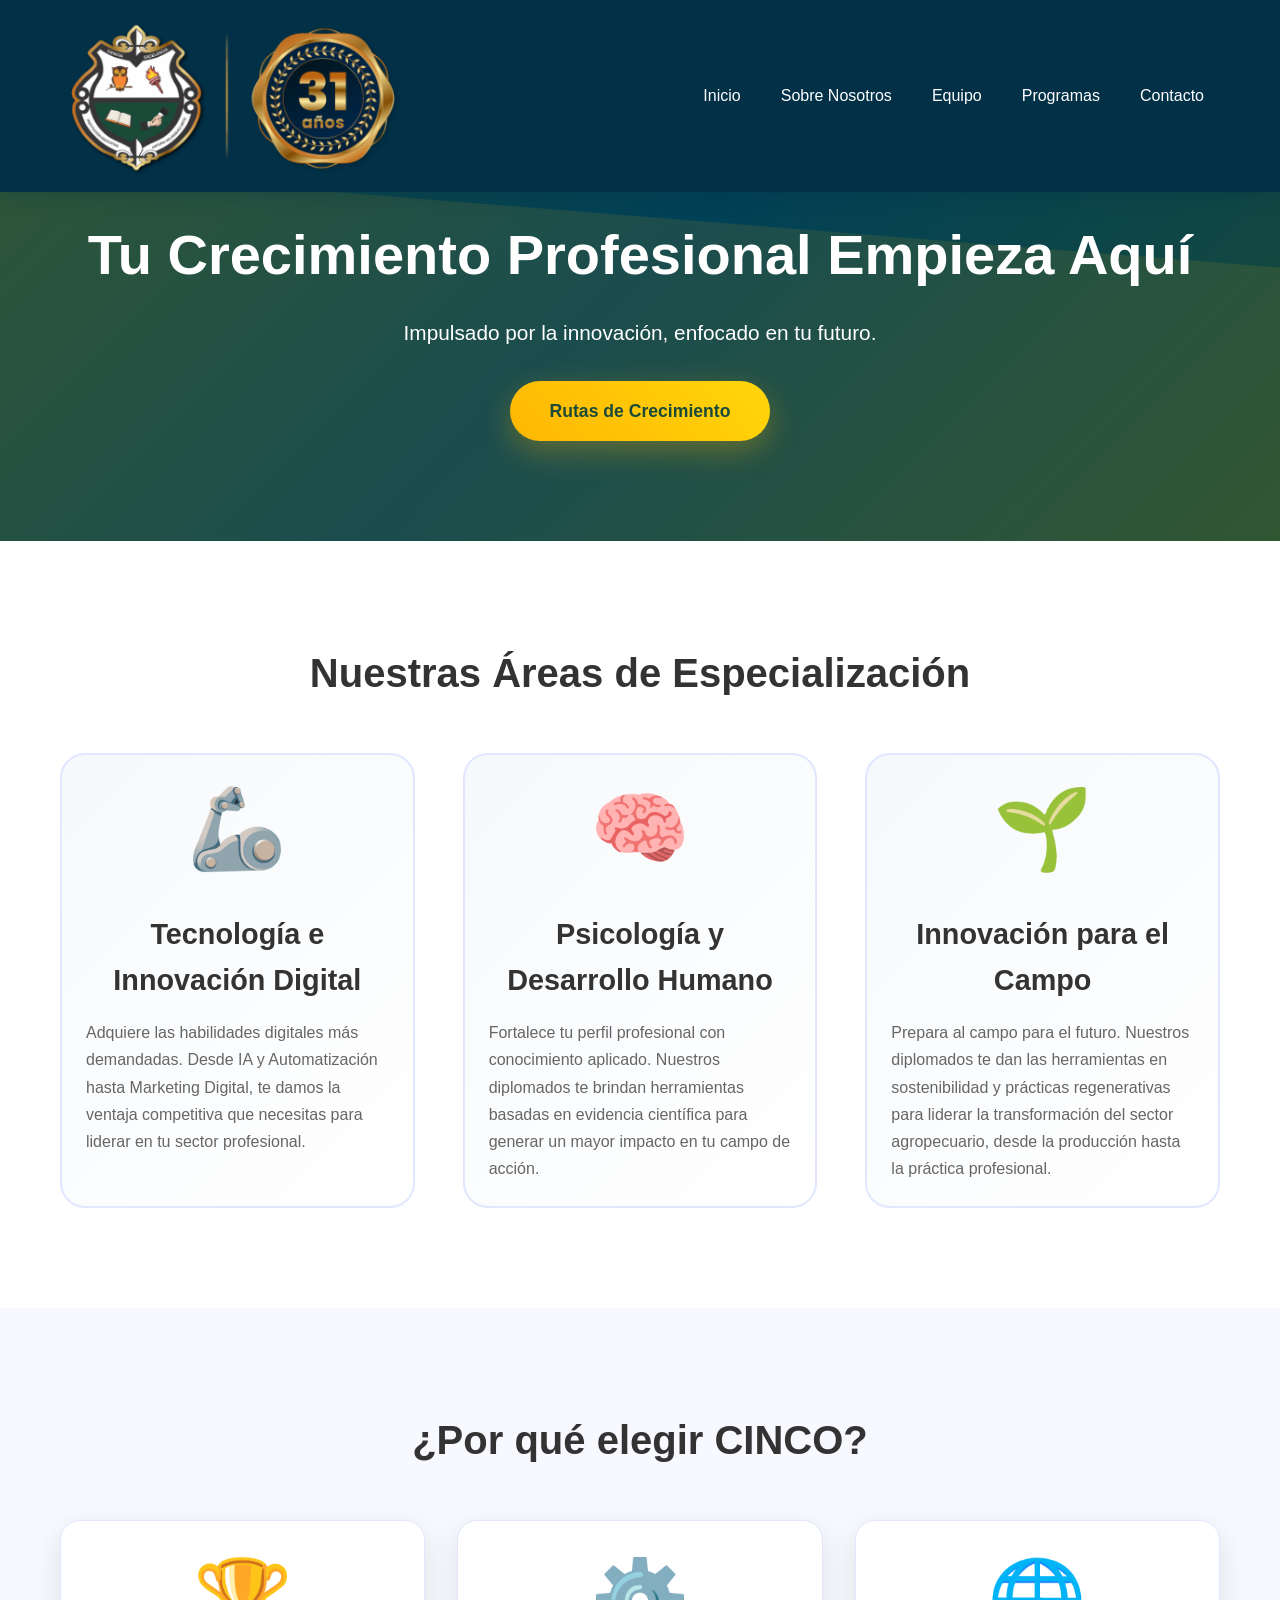
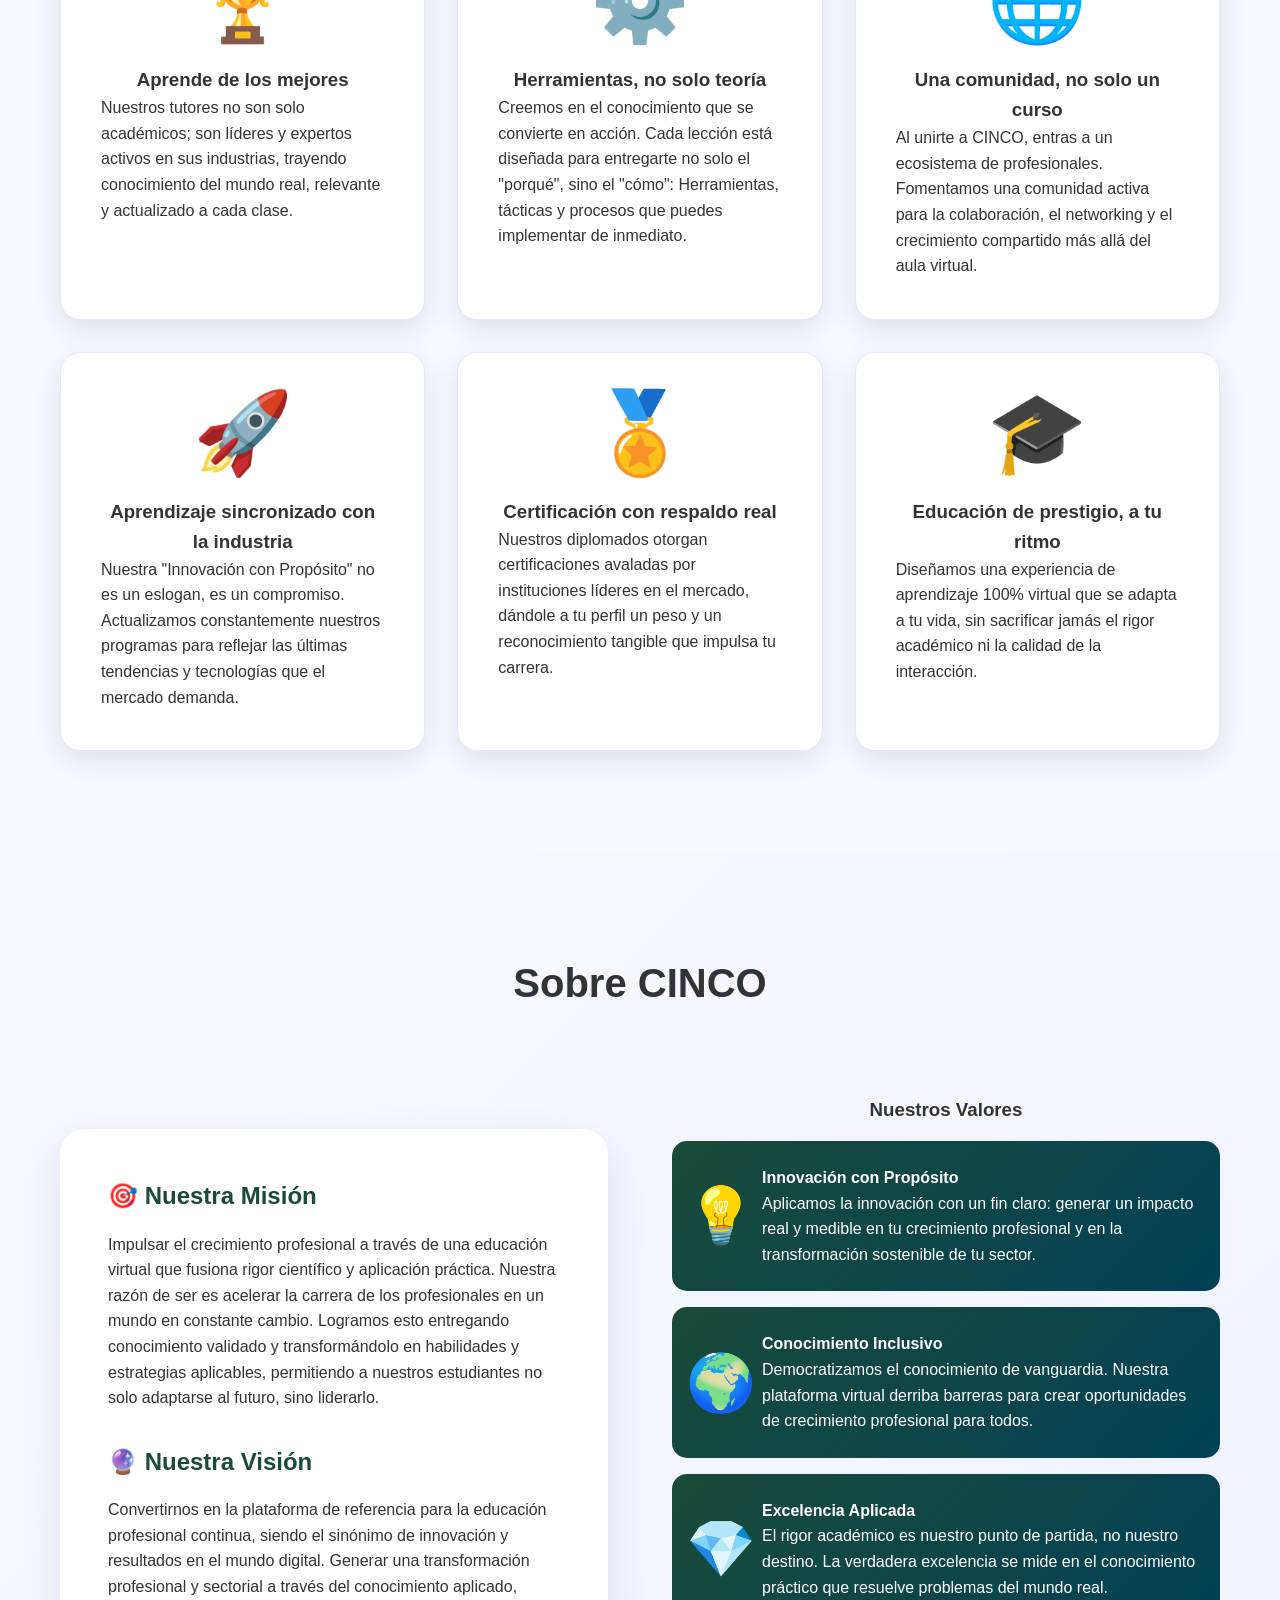
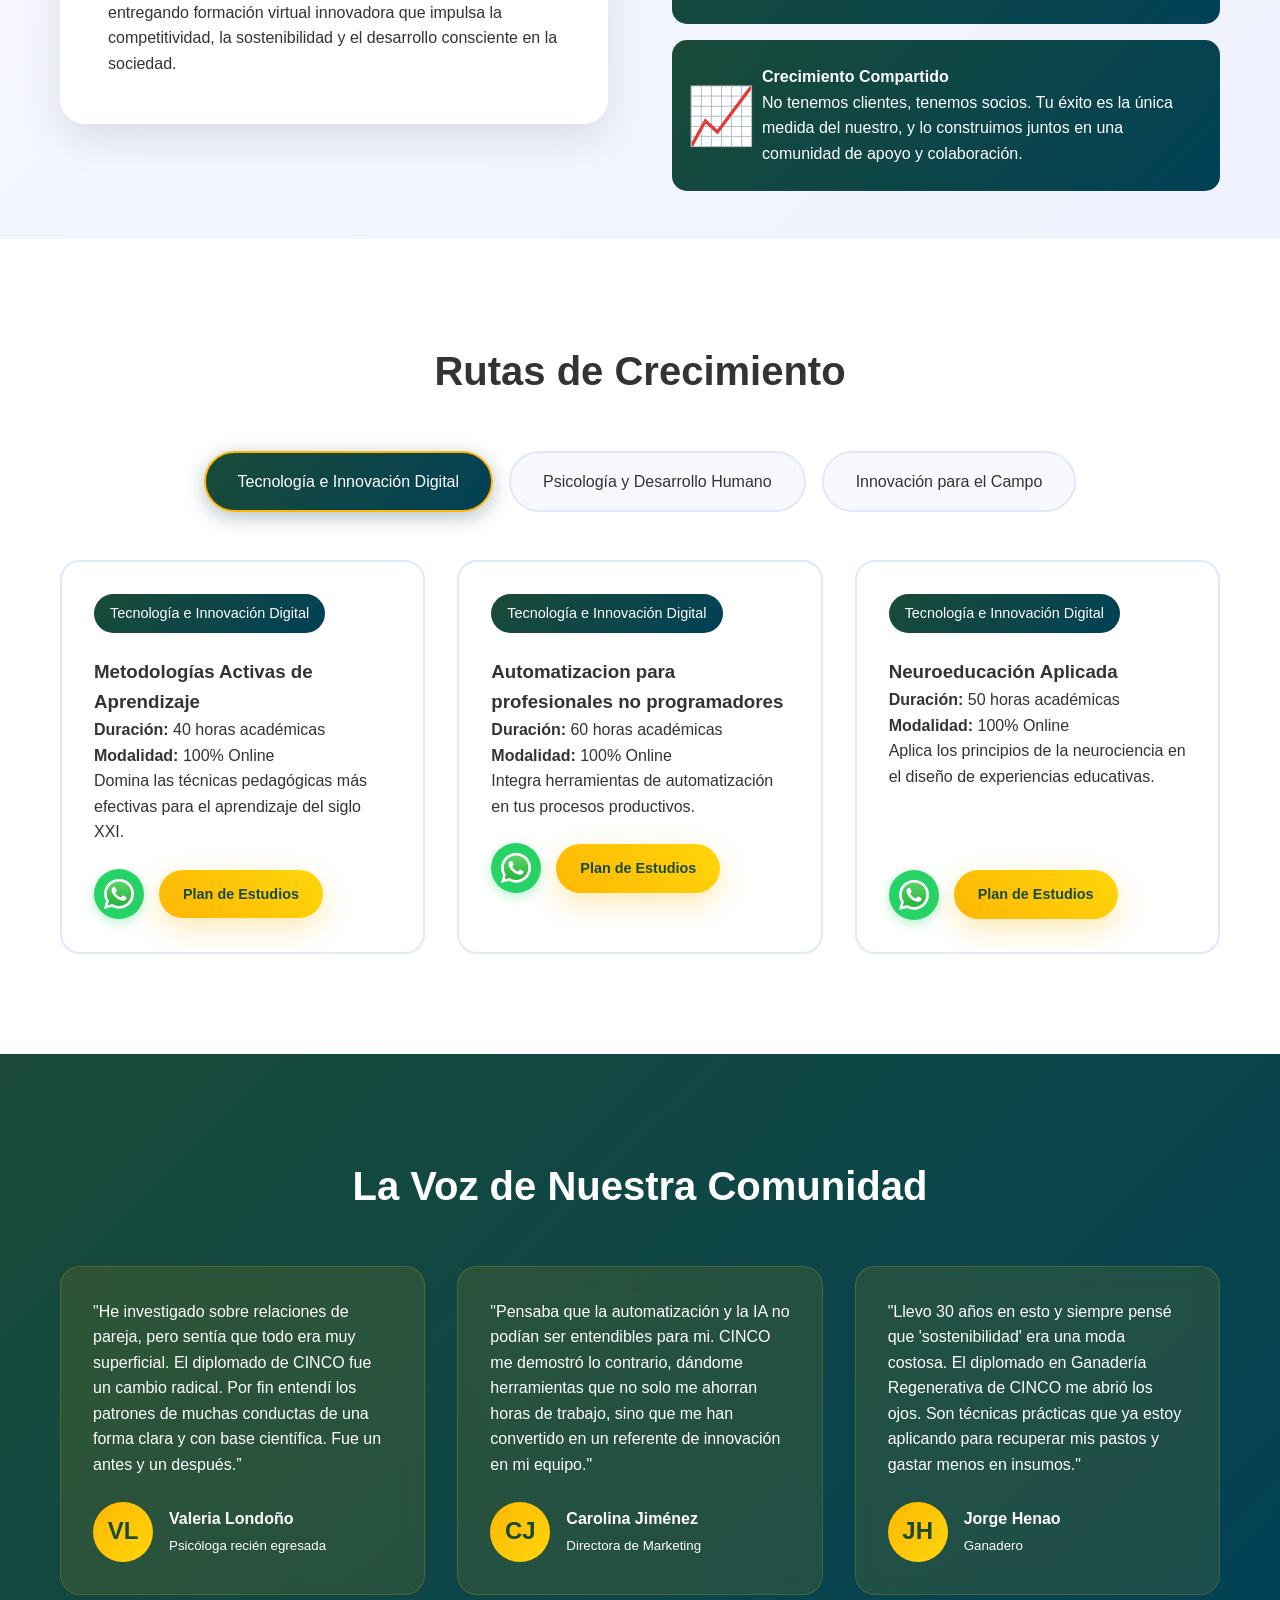
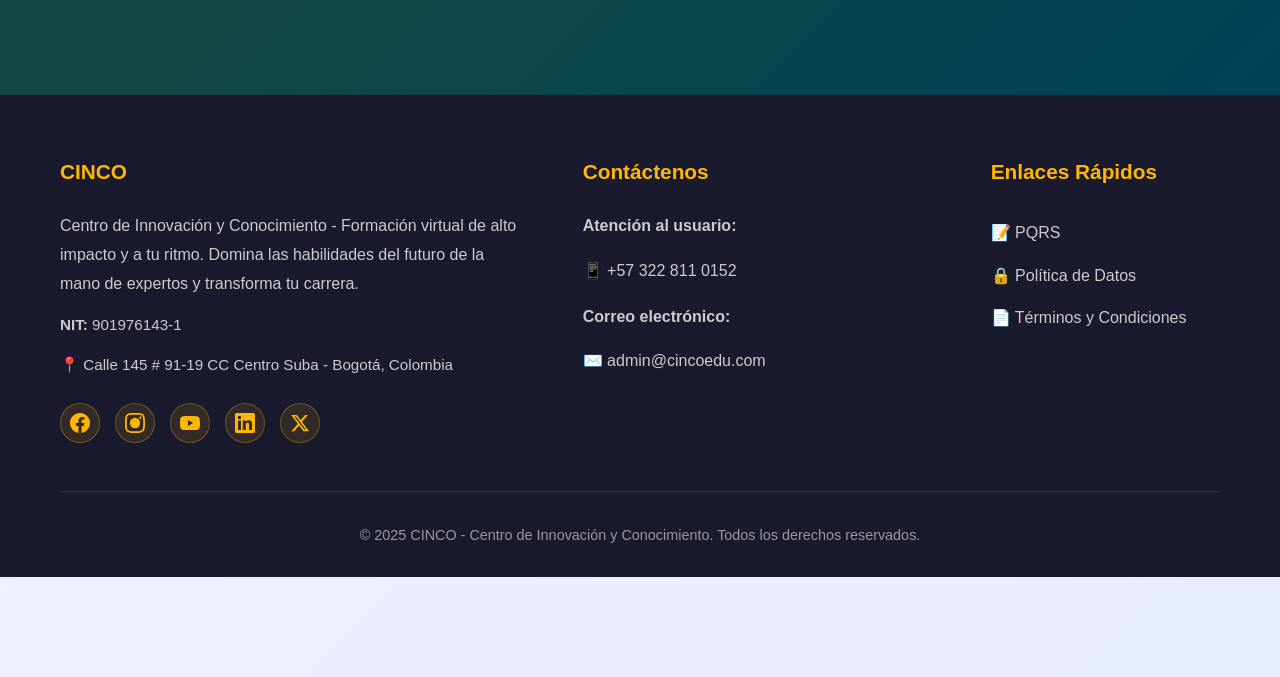
==== index.html @ 2efa67af "colores" ====
<!DOCTYPE html>
<html lang="es">
<head>
    <meta charset="UTF-8">
    <meta name="viewport" content="width=device-width, initial-scale=1.0">
    <meta
        name="description"
        content="IEAVO, Institución Educativa Arturo Velasquez Ortiz.">
    <title>IEAVO - Institucion Arturo Velasquez Ortiz</title>
    <link rel="icon" type="image/png" href="recursos/icon.png">
    <link rel="stylesheet" href="css/style.css">
</head>
<body>
    <!-- Google Tag Manager (noscript) -->
    <noscript><iframe src="https://www.googletagmanager.com/ns.html?id=GTM-T7WJ6Z7D"
    height="0" width="0" style="display:none;visibility:hidden"></iframe></noscript>
    <!-- End Google Tag Manager (noscript) -->
    <!-- Header -->
    <header>
        <nav class="container">
            <div class="logo">
                <img src="recursos/Escudo.png" alt="Escudo IE Arturo Velasquez Ortiz" class="logo-image">
            </div>
            <ul class="nav-links">
                <li><a href="#inicio">Inicio</a></li>
                <li><a href="#sobre">Sobre Nosotros</a></li>
                <li><a href="equipo.html">Equipo</a></li>
                <li><a href="programas.html">Programas</a></li>
                <li><a href="#contacto">Contacto</a></li>
            </ul>
        </nav>
    </header>

    <!-- Hero Section -->
    <section id="inicio" class="hero">
        <div class="container hero-content">
            <h1>Tu Crecimiento Profesional Empieza Aquí</h1>
            <p>Impulsado por la innovación, enfocado en tu futuro.</p>
            <a href="#programas" class="cta-button">Rutas de Crecimiento</a>
          <!--  <div class="stats">
                <div class="stat-item">
                    <div class="stat-number">500+</div>
                    <div>Profesionales Formados</div>
                </div>
                <div class="stat-item">
                    <div class="stat-number">95%</div>
                    <div>Satisfacción</div>
                </div>
                <div class="stat-item">
                    <div class="stat-number">3</div>
                    <div>Áreas de Especialización</div>
                </div>
                <div class="stat-item">
                    <div class="stat-number">100%</div>
                    <div>Online</div>
                </div>
            </div>
        </div> -->
    </section>

     <!-- Services Preview -->
     <section class="services-preview">
        <div class="container">
            <h2 class="section-title">Nuestras Áreas de Especialización</h2>
            <div class="service-areas">
                <div class="service-card animate-on-scroll" href="#programas">
                    <div class="service-icon">🦾</div>
                    <h3>Tecnología e Innovación Digital</h3>
                    <p class="parrafoInt">Adquiere las habilidades digitales más demandadas. Desde IA y Automatización hasta Marketing Digital, te damos la ventaja competitiva que necesitas para liderar en tu sector profesional.</p>
                </div>
                <div class="service-card animate-on-scroll"  href="#programas">
                    <div class="service-icon">🧠</div>
                    <h3>Psicología y Desarrollo Humano</h3>
                    <p class="parrafoInt">Fortalece tu perfil profesional con conocimiento aplicado. Nuestros diplomados te brindan herramientas basadas en evidencia científica para generar un mayor impacto en tu campo de acción.</p>
                </div>
                <div class="service-card animate-on-scroll" href="#programas" >
                    <div class="service-icon">🌱</div>
                    <h3>Innovación para el Campo</h3>
                    <p class="parrafoInt">Prepara al campo para el futuro. Nuestros diplomados te dan las herramientas en sostenibilidad y prácticas regenerativas para liderar la transformación del sector agropecuario, desde la producción hasta la práctica profesional.</p>
                </div>
            </div>
        </div>
    </section>

    <!-- Value Proposition -->
    <section class="value-prop">
        <div class="container">
            <h2 class="section-title">¿Por qué elegir CINCO?</h2>
            <div class="benefits">
                <div class="benefit-card animate-on-scroll">
                    <div class="benefit-icon">🏆</div>
                    <h3>Aprende de los mejores</h3>
                    <p class="parrafoInt">Nuestros tutores no son solo académicos; son líderes y expertos activos en sus industrias, trayendo conocimiento del mundo real, relevante y actualizado a cada clase.</p>
                </div>
                <div class="benefit-card animate-on-scroll">
                    <div class="benefit-icon">⚙️</div>
                    <h3>Herramientas, no solo teoría</h3>
                    <p class="parrafoInt">Creemos en el conocimiento que se convierte en acción. Cada lección está diseñada para entregarte no solo el "porqué", sino el "cómo": Herramientas, tácticas y procesos que puedes implementar de inmediato.</p>
                </div>
                <div class="benefit-card animate-on-scroll">
                    <div class="benefit-icon">🌐</div>
                    <h3>Una comunidad, no solo un curso</h3>
                    <p class="parrafoInt">Al unirte a CINCO, entras a un ecosistema de profesionales. Fomentamos una comunidad activa para la colaboración, el networking y el crecimiento compartido más allá del aula virtual.</p>
                </div>
                <div class="benefit-card animate-on-scroll">
                    <div class="benefit-icon">🚀</div>
                    <h3>Aprendizaje sincronizado con la industria</h3>
                    <p class="parrafoInt">Nuestra "Innovación con Propósito" no es un eslogan, es un compromiso. Actualizamos constantemente nuestros programas para reflejar las últimas tendencias y tecnologías que el mercado demanda.</p>
                </div>
                <div class="benefit-card animate-on-scroll">
                    <div class="benefit-icon">🏅</div>
                    <h3>Certificación con respaldo real</h3>
                    <p class="parrafoInt">Nuestros diplomados otorgan certificaciones avaladas por instituciones líderes en el mercado, dándole a tu perfil un peso y un reconocimiento tangible que impulsa tu carrera.</p>
                </div>
                <div class="benefit-card animate-on-scroll">
                    <div class="benefit-icon">🎓</div>
                    <h3>Educación de prestigio, a tu ritmo</h3>
                    <p class="parrafoInt">Diseñamos una experiencia de aprendizaje 100% virtual que se adapta a tu vida, sin sacrificar jamás el rigor académico ni la calidad de la interacción.</p>
                </div>
            </div>
        </div>
    </section>

    <!-- About Section -->
    <section id="sobre" class="about">
        <div class="container">
            <h2 class="section-title">Sobre CINCO</h2>
            <div class="about-content">
                <div class="mission-vision animate-on-scroll">
                    <h3>🎯 Nuestra Misión</h3>
                    <p>Impulsar el crecimiento profesional a través de una educación virtual que fusiona rigor científico y aplicación práctica. Nuestra razón de ser es acelerar la carrera de los profesionales en un mundo en constante cambio. Logramos esto entregando conocimiento validado y transformándolo en habilidades y estrategias aplicables, permitiendo a nuestros estudiantes no solo adaptarse al futuro, sino liderarlo.</p>
                    
                    <h3 style="margin-top: 2rem;">🔮 Nuestra Visión</h3>
                    <p>Convertirnos en la plataforma de referencia para la educación profesional continua, siendo el sinónimo de innovación y resultados en el mundo digital. Generar una transformación profesional y sectorial a través del conocimiento aplicado, entregando formación virtual innovadora que impulsa la competitividad, la sostenibilidad y el desarrollo consciente en la sociedad.
                    </p>
                </div>
                <div class="values animate-on-scroll">
                    <h3 style="text-align: center; color: #333;">Nuestros Valores</h3>
                    <div class="value-item">
                        <div class="value-icon">💡</div>
                        <div>
                            <strong>Innovación con Propósito</strong><br>
                            Aplicamos la innovación con un fin claro: generar un impacto real y medible en tu crecimiento profesional y en la transformación sostenible de tu sector.
                        </div>
                    </div>
                    <div class="value-item">
                        <div class="value-icon">🌍</div>
                        <div>
                            <strong>Conocimiento Inclusivo</strong><br>
                            Democratizamos el conocimiento de vanguardia. Nuestra plataforma virtual derriba barreras para crear oportunidades de crecimiento profesional para todos.
                        </div>
                    </div>
                    <div class="value-item">
                        <div class="value-icon">💎</div>
                        <div>
                            <strong>Excelencia Aplicada</strong><br>
                            El rigor académico es nuestro punto de partida, no nuestro destino. La verdadera excelencia se mide en el conocimiento práctico que resuelve problemas del mundo real.
                        </div>
                    </div>
                    <div class="value-item">
                        <div class="value-icon">📈</div>
                        <div>
                            <strong>Crecimiento Compartido</strong><br>
                            No tenemos clientes, tenemos socios. Tu éxito es la única medida del nuestro, y lo construimos juntos en una comunidad de apoyo y colaboración.
                        </div>
                    </div>
                </div>
            </div>
        </div>

<!-- Programs Section -->

<section id="programas" class="programs">
    <div class="container">
        <h2 class="section-title">Rutas de Crecimiento</h2>
        
        <div class="program-tabs">
            <div class="tab-button active" data-tab="educacion">Tecnología e Innovación Digital</div>
            <div class="tab-button" data-tab="psicologia">Psicología y Desarrollo Humano</div>
            <div class="tab-button" data-tab="agropecuaria">Innovación para el Campo</div>
        </div>

        <div class="programs-container">
            <div class="program-grid educacion active">
                <div class="program-card animate-on-scroll">
                    <div class="program-header">
                        <div class="program-badge">Tecnología e Innovación Digital</div>
                    </div>
                    <h3>Metodologías Activas de Aprendizaje</h3>
                    <p><strong>Duración:</strong> 40 horas académicas</p>
                    <p><strong>Modalidad:</strong> 100% Online</p>
                    <p>Domina las técnicas pedagógicas más efectivas para el aprendizaje del siglo XXI.</p>
                    <div style="margin-top: 1.5rem; display: flex; align-items: center; gap: 15px;">
                        <a href="https://wa.me/573228110152?text=Hola!%20Me%20interesa%20el%20programa%20de%20Metodolog%C3%ADas%20Activas%20de%20Aprendizaje." 
                           class="wa-icon-button" 
                           target="_blank"
                           aria-label="Contactar por WhatsApp">
                            <img src="recursos/whatsapp.svg" alt="WhatsApp">
                        </a>
                        <a href="programas.html" class="cta-button" style="font-size: 0.9rem; padding: 0.8rem 1.5rem;">Plan de  Estudios</a>
                    </div>
            </div>
            <div class="program-card animate-on-scroll">
                    <div class="program-header">
                        <div class="program-badge">Tecnología e Innovación Digital</div>
                    </div>
                    <h3>Automatizacion para profesionales no programadores</h3>
                    <p><strong>Duración:</strong> 60 horas académicas</p>
                    <p><strong>Modalidad:</strong> 100% Online</p>
                    <p>Integra herramientas de automatización en tus procesos productivos.</p>
                    <div style="margin-top: 1.5rem; display: flex; align-items: center; gap: 15px;">
                        <a href="https://wa.me/573228110152?text=Hola!%20Me%20interesa%20el%20programa%20de%20Automatizaci%C3%B3n%20para%20profesionales%20no%20programadores."  
                           class="wa-icon-button" 
                           target="_blank"
                           aria-label="Contactar por WhatsApp">
                            <img src="recursos/whatsapp.svg" alt="WhatsApp">
                        </a>
                        <a href="programas.html" class="cta-button" style="font-size: 0.9rem; padding: 0.8rem 1.5rem;">Plan de  Estudios</a>
                    </div>
                </div>
    
                <div class="program-card animate-on-scroll">
                    <div class="program-header">
                        <div class="program-badge">Tecnología e Innovación Digital</div>
                    </div>
                    <h3>Neuroeducación Aplicada</h3>
                    <p><strong>Duración:</strong> 50 horas académicas</p>
                    <p><strong>Modalidad:</strong> 100% Online</p>
                    <p>Aplica los principios de la neurociencia en el diseño de experiencias educativas.</p>
                    <div style="margin-top: 80px; display: flex; align-items: center; gap: 15px;">
                        <a href="https://wa.me/573228110152?text=Hola!%20Me%20interesa%20el%20programa%20de%20Neuroeducaci%C3%B3n%20Aplicada." 
                           class="wa-icon-button" 
                           target="_blank"
                           aria-label="Contactar por WhatsApp">
                            <img src="recursos/whatsapp.svg" alt="WhatsApp">
                        </a>
                        <a href="programas.html" class="cta-button" style="font-size: 0.9rem; padding: 0.8rem 1.5rem;">Plan de  Estudios</a>
                    </div>
                </div>
            </div>

            <!-- Psicología (oculto inicialmente) -->
            <div class="program-grid psicologia" style="display: none;">
                <div class="program-card animate-on-scroll">
                    <div class="program-header">
                        <div class="program-badge">Psicología y Desarrollo Humano</div>
                        </div>
                        <h3>Psicología Positiva</h3>
                        <p><strong>Duración:</strong> 50 horas académicas</p>
                        <p><strong>Modalidad:</strong> 100% Online</p>
                        <p>Aprende a aplicar técnicas de psicología positiva en tu práctica profesional.</p>
                        <div style="margin-top: 50px; display: flex; align-items: center; gap: 15px;">
                            <a href="https://wa.me/573228110152?text=Hola!%20Me%20interesa%20el%20programa%20de%20Psicolog%C3%ADa%20Positiva." 
                           class="wa-icon-button" 
                           target="_blank"
                           aria-label="Contactar por WhatsApp">
                            <img src="recursos/whatsapp.svg" alt="WhatsApp">
                            </a>
                            <a href="programas.html" class="cta-button" style="font-size: 0.9rem; padding: 0.8rem 1.5rem;">Plan de  Estudios</a>
                    </div>
                </div>
                <div class="program-card animate-on-scroll">
                    <div class="program-header">
                        <div class="program-badge">Psicología y Desarrollo Humano</div>
                    </div>
                    <h3>Terapias Cognitivo-Conductuales</h3>
                    <p><strong>Duración:</strong> 45 horas académicas</p>
                    <p><strong>Modalidad:</strong> 100% Online</p>
                    <p>Domina las técnicas de terapia cognitivo-conductual para mejorar la salud mental.</p>
                    <div style="margin-top: 1.5rem; display: flex; align-items: center; gap: 15px;">
                        <a href= "https://wa.me/573228110152?text=Hola!%20Me%20interesa%20el%20programa%20de%20Terapias%20Cognitivo-Conductuales."
                       class="wa-icon-button" 
                       target="_blank"
                       aria-label="Contactar por WhatsApp">
                        <img src="recursos/whatsapp.svg" alt="WhatsApp">
                        </a>
                        <a href="programas.html" class="cta-button" style="font-size: 0.9rem; padding: 0.8rem 1.5rem;">Plan de  Estudios</a>
                </div>
                </div>
                <div class="program-card animate-on-scroll">
                    <div class="program-header">
                        <div class="program-badge">Psicología y Desarrollo Humano</div>
                    </div>
                    <h3>Neuropsicología Aplicada</h3>
                    <p><strong>Duración:</strong> 55 horas académicas</p>
                    <p><strong>Modalidad:</strong> 100% Online</p>
                    <p>Explora la relación entre el cerebro y el comportamiento humano.</p>
                    <div style="margin-top: 50px; display: flex; align-items: center; gap: 15px;">
                        <a href= "https://wa.me/573228110152?text=Hola!%20Me%20interesa%20el%20programa%20de%20Neuropsicolog%C3%ADa%20Aplicada."
                       class="wa-icon-button" 
                       target="_blank"
                       aria-label="Contactar por WhatsApp">
                        <img src="recursos/whatsapp.svg" alt="WhatsApp">
                        </a>
                        <a href="programas.html" class="cta-button" style="font-size: 0.9rem; padding: 0.8rem 1.5rem;">Plan de  Estudios</a>
                </div>
                </div>
            </div>
            
            <!-- Agropecuaria (oculto inicialmente) -->

            <div class="program-grid agropecuaria" style="display: none;">
                    <div class="program-card animate-on-scroll">
                        <div class="program-header">
                            <div class="program-badge">Innovación para el Campo</div>
                        </div>
                        <h3>Gestión Sostenible de Recursos</h3>
                        <p><strong>Duración:</strong> 60 horas académicas</p>
                        <p><strong>Modalidad:</strong> 100% Online</p>
                        <p>Conoce las mejores prácticas para la gestión sostenible en el sector agropecuario.</p>
                        <div style="margin-top: 1.5rem; display: flex; align-items: center; gap: 15px;">
                            <a href= "https://wa.me/573228110152?text=Hola!%20Me%20interesa%20el%20programa%20de%20Gesti%C3%B3n%20Sostenible%20de%20Recursos." 
                           class="wa-icon-button" 
                           target="_blank"
                           aria-label="Contactar por WhatsApp">
                            <img src="recursos/whatsapp.svg" alt="WhatsApp">
                            </a>
                            <a href="programas.html" class="cta-button" style="font-size: 0.9rem; padding: 0.8rem 1.5rem;">Plan de  Estudios</a>
                    </div>
                    </div>
                    <div class="program-card animate-on-scroll">
                        <div class="program-header">
                            <div class="program-badge">Innovación para el Campo</div>
                        </div>
                        <h3>Agricultura de Precisión</h3>
                        <p><strong>Duración:</strong> 70 horas académicas</p>
                        <p><strong>Modalidad:</strong> 100% Online</p>
                        <p>Aprende a utilizar tecnología avanzada para optimizar la producción agrícola.</p>
                        <div style="margin-top: 50px; display: flex; align-items: center; gap: 15px;">
                            <a href= "https://wa.me/573228110152?text=Hola!%20Me%20interesa%20el%20programa%20de%20Agricultura%20de%20Precisi%C3%B3n."
                           class="wa-icon-button" 
                           target="_blank"
                           aria-label="Contactar por WhatsApp">
                            <img src="recursos/whatsapp.svg" alt="WhatsApp">
                            </a>
                            <a href="programas.html" class="cta-button" style="font-size: 0.9rem; padding: 0.8rem 1.5rem;">Plan de  Estudios</a>
                        </div>
                    </div>
                    <div class="program-card animate-on-scroll">
                        <div class="program-header">
                            <div class="program-badge">Innovación para el Campo</div>
                        </div>
                        <h3>Biotecnología Agrícola</h3>
                        <p><strong>Duración:</strong> 65 horas académicas</p>
                        <p><strong>Modalidad:</strong> 100% Online</p>
                        <p>Descubre cómo la biotecnología puede revolucionar la producción agrícola.</p>
                        <div style="margin-top: 50px; display: flex; align-items: center; gap: 15px;">
                            <a href= "https://wa.me/573228110152?text=Hola!%20Me%20interesa%20el%20programa%20de%20Biotecnolog%C3%ADa%20Agr%C3%ADcola."
                           class="wa-icon-button" 
                           target="_blank"
                           aria-label="Contactar por WhatsApp">
                            <img src="recursos/whatsapp.svg" alt="WhatsApp">
                            </a>
                            <a href="programas.html" class="cta-button" style="font-size: 0.9rem; padding: 0.8rem 1.5rem;">Plan de  Estudios</a>
                        </div>
                    </div>
                </div>        
            </div>
        </div>
    </div>
</section>
    <!-- Testimonials -->
    <section id="testimonios" class="testimonials">
        <div class="container">
            <h2 class="section-title" style="color: white;">La Voz de Nuestra Comunidad</h2>
            <div class="testimonial-grid">
                <div class="testimonial-card animate-on-scroll">
                    <p>"He investigado sobre relaciones de pareja, pero sentía que todo era muy superficial. El diplomado de CINCO fue un cambio radical. Por fin entendí los patrones de muchas conductas de una forma clara y con base científica. Fue un antes y un después.”</p>
                    <div class="testimonial-author">
                        <div class="author-avatar">VL</div>
                        <div>
                            <strong>Valeria Londoño</strong><br>
                            <small>Psicóloga recién egresada</small>
                        </div>
                    </div>
                </div>
                <div class="testimonial-card animate-on-scroll">
                    <p>"Pensaba que la automatización y la IA no podían ser entendibles para mi. CINCO me demostró lo contrario, dándome herramientas que no solo me ahorran horas de trabajo, sino que me han convertido en un referente de innovación en mi equipo."</p>
                    <div class="testimonial-author">
                        <div class="author-avatar">CJ</div>
                        <div>
                            <strong>Carolina Jiménez</strong><br>
                            <small>Directora de Marketing</small>
                        </div>
                    </div>
                </div>
                <div class="testimonial-card animate-on-scroll">
                    <p>"Llevo 30 años en esto y siempre pensé que 'sostenibilidad' era una moda costosa. El diplomado en Ganadería Regenerativa de CINCO me abrió los ojos. Son técnicas prácticas que ya estoy aplicando para recuperar mis pastos y gastar menos en insumos."</p>
                    <div class="testimonial-author">
                        <div class="author-avatar">JH</div>
                        <div>
                            <strong>Jorge Henao</strong><br>
                            <small>Ganadero</small>
                        </div>
                    </div>
                </div>
            </div>
        </div>
    </section>
<!-- Footer -->
<footer id="contacto">
    <div class="container">
        <div class="footer-content">
            <!-- Información General -->
            <div class="footer-section">
                <h3>CINCO</h3>
                <p>Centro de Innovación y Conocimiento - Formación virtual de alto impacto y a tu ritmo. Domina las habilidades del futuro de la mano de expertos y transforma tu carrera.</p>
                <p class="footer-nit"><strong>NIT:</strong> 901976143-1</p>
                <p class="footer-address">📍 Calle 145 # 91-19 CC Centro Suba - Bogotá, Colombia </p>   
                <div class="social-links">
                    <a href="https://www.facebook.com/profile.php?id=61578127947135" target="_blank" aria-label="Facebook">
                        <svg width="24" height="24" viewBox="0 0 24 24" fill="currentColor">
                            <path d="M24 12.073c0-6.627-5.373-12-12-12s-12 5.373-12 12c0 5.99 4.388 10.954 10.125 11.854v-8.385H7.078v-3.47h3.047V9.43c0-3.007 1.792-4.669 4.533-4.669 1.312 0 2.686.235 2.686.235v2.953H15.83c-1.491 0-1.956.925-1.956 1.874v2.25h3.328l-.532 3.47h-2.796v8.385C19.612 23.027 24 18.062 24 12.073z"/>
                        </svg>
                    </a>
                    <a href="https://www.instagram.com/cinco_edu/" target="_blank" aria-label="Instagram">
                        <svg width="24" height="24" viewBox="0 0 24 24" fill="currentColor">
                            <path d="M12 2.163c3.204 0 3.584.012 4.85.07 3.252.148 4.771 1.691 4.919 4.919.058 1.265.069 1.645.069 4.849 0 3.205-.012 3.584-.069 4.849-.149 3.225-1.664 4.771-4.919 4.919-1.266.058-1.644.07-4.85.07-3.204 0-3.584-.012-4.849-.07-3.26-.149-4.771-1.699-4.919-4.92-.058-1.265-.07-1.644-.07-4.849 0-3.204.013-3.583.07-4.849.149-3.227 1.664-4.771 4.919-4.919 1.266-.057 1.645-.069 4.849-.069zm0-2.163c-3.259 0-3.667.014-4.947.072-4.358.2-6.78 2.618-6.98 6.98-.059 1.281-.073 1.689-.073 4.948 0 3.259.014 3.668.072 4.948.2 4.358 2.618 6.78 6.98 6.98 1.281.058 1.689.072 4.948.072 3.259 0 3.668-.014 4.948-.072 4.354-.2 6.782-2.618 6.979-6.98.059-1.28.073-1.689.073-4.948 0-3.259-.014-3.667-.072-4.947-.196-4.354-2.617-6.78-6.979-6.98-1.281-.059-1.69-.073-4.949-.073zM5.838 12a6.162 6.162 0 1112.324 0 6.162 6.162 0 01-12.324 0zM12 16a4 4 0 110-8 4 4 0 010 8zm4.965-10.405a1.44 1.44 0 112.881.001 1.44 1.44 0 01-2.881-.001z"/>
                        </svg>
                    </a>
                    <a href="https://youtube.com/@CINCO_EDU" target="_blank" aria-label="YouTube">
                        <svg width="24" height="24" viewBox="0 0 24 24" fill="currentColor">
                            <path d="M23.498 6.186a3.016 3.016 0 0 0-2.122-2.136C19.505 3.545 12 3.545 12 3.545s-7.505 0-9.377.505A3.017 3.017 0 0 0 .502 6.186C0 8.07 0 12 0 12s0 3.93.502 5.814a3.016 3.016 0 0 0 2.122 2.136c1.871.505 9.376.505 9.376.505s7.505 0 9.377-.505a3.015 3.015 0 0 0 2.122-2.136C24 15.93 24 12 24 12s0-3.93-.502-5.814zM9.545 15.568V8.432L15.818 12l-6.273 3.568z"/>
                        </svg>
                    </a>
                    <a href="https://www.linkedin.com/company/cincoedu/" target="_blank" aria-label="LinkedIn">
                        <svg width="24" height="24" viewBox="0 0 24 24" fill="currentColor">
                            <path d="M20.447 20.452h-3.554v-5.569c0-1.328-.027-3.037-1.852-3.037-1.853 0-2.136 1.445-2.136 2.939v5.667H9.351V9h3.414v1.561h.046c.477-.9 1.637-1.85 3.37-1.85 3.601 0 4.267 2.37 4.267 5.455v6.286zM5.337 7.433c-1.144 0-2.063-.926-2.063-2.065 0-1.138.92-2.063 2.063-2.063 1.14 0 2.064.925 2.064 2.063 0 1.139-.925 2.065-2.064 2.065zm1.782 13.019H3.555V9h3.564v11.452zM22.225 0H1.771C.792 0 0 .774 0 1.729v20.542C0 23.227.792 24 1.771 24h20.451C23.2 24 24 23.227 24 22.271V1.729C24 .774 23.2 0 22.222 0h.003z"/>
                        </svg>
                    </a>
                    <a href="https://x.com/cinco_edu" target="_blank" aria-label="X">
                        <svg width="24" height="24" viewBox="0 0 24 24" fill="currentColor">
                            <path d="M18.244 2.25h3.308l-7.227 8.26 8.502 11.24H16.17l-5.214-6.817L4.99 21.75H1.68l7.73-8.835L1.254 2.25H8.08l4.713 6.231zm-1.161 17.52h1.833L7.084 4.126H5.117z"/>
                        </svg>
                    </a>
                </div>
            </div>

            <!-- Contáctenos -->
            <div class="footer-section">
                <h3>Contáctenos</h3>
                <div class="contact-info">
                    <p><strong>Atención al usuario:</strong></p>
                    <p class="contact-number">
                        <a href="https://wa.me/573228110152?text=Hola!%20Me%20gustar%C3%ADa%20informaci%C3%B3n%20sobre" class="footer-link">
                        📱 +57 322 811 0152
                    </a>
                    </p>
                    <p><strong>Correo electrónico:</strong></p>
                    <p class="contact-email">
                        <a href="mailto:admin@cincoedu.com" class="footer-link">✉️ admin@cincoedu.com</a>
                    </p>
                </div>
            </div>

            <!-- Enlaces Rápidos -->
            <div class="footer-section">
                <h3>Enlaces Rápidos</h3>
                <a href="#" class="footer-link">📝 PQRS</a>
                <a href="#" class="footer-link">🔒 Política de Datos</a>
                <a href="#" class="footer-link">📄 Términos y Condiciones</a>
            </div>
        </div>
        <div class="footer-bottom">
            <p>&copy; 2025 CINCO - Centro de Innovación y Conocimiento. Todos los derechos reservados.</p>
        </div>
    </div>
    <script src="js/codigo.js" defer></script>
</footer>
</body>
</html>
---- css/style.css ----
/* ===== CINCO - Centro de Innovación y Conocimiento ===== */
/* Estilos CSS para la página web corporativa */

/* Reset y Configuración Base */

:root {
    --primario: #1A4B38;
    --secundario: #FFFFFF;
    --complementario: #363435;
  }

* {
    margin: 0;
    padding: 0;
    box-sizing: border-box;
}

body {
    font-family: 'Segoe UI', Tahoma, Geneva, Verdana, sans-serif;
    line-height: 1.6;
    color: #333;
    overflow-x: hidden;
}

.container {
    max-width: 1200px;
    margin: 0 auto;
    padding: 0 20px;
}

/* ===== HEADER ===== */
header {
    background: #1A4B38;
    color: white;
    padding: 1rem 0;
    position: fixed;
    width: 100%;
    top: 0;
    z-index: 1000;
    backdrop-filter: blur(10px);
    box-shadow: 0 2px 20px rgba(2, 48, 71, 0.3);
    transition: all 0.3s ease;
}

header.scrolled {
    padding: 0.5rem 0;
}

header.scrolled .logo-image {
    height: 50px; /* Reducir de 80px a 50px */
}

header.scrolled .nav-links a {
    padding: 0.3rem 0.8rem;
    font-size: 0.95rem;
}

nav {
    display: flex;
    justify-content: space-between;
    align-items: center;
}

.logo {
    display: flex;
    align-items: center;
    gap: 1rem;
    font-size: 1.8rem;
    font-weight: bold;
    color: #ffb703;
}

.logo-image {
    height: 160px; /* Misma altura que tenía el logo-icon */
    width: auto; /* Mantiene las proporciones originales */
    object-fit: contain; /* Asegura que la imagen se ajuste sin distorsión */
    transition: transform 0.3s ease;
    transition: all 0.3s ease;
}

.logo-icon {
    width: 50px;
    height: 50px;
    background: #ffb703;
    border-radius: 50%;
    display: flex;
    align-items: center;
    justify-content: center;
    position: relative;
}

.logo-icon::before {
    content: 'C';
    font-size: 1.8rem;
    font-weight: bold;
    color: #1A4B38;
}

.logo-icon::after {
    content: '';
    position: absolute;
    width: 20px;
    height: 20px;
    border: 3px solid #1A4B38;
    border-radius: 50%;
    top: 50%;
    left: 50%;
    transform: translate(-50%, -50%);
}

.nav-links {
    display: flex;
    list-style: none;
    gap: 0.5rem;
}

.nav-links a {
    color: white;
    text-decoration: none;
    font-weight: 500;
    transition: all 0.3s ease;
    padding: 0.5rem 1rem;
    border-radius: 25px;
}

.nav-links a:hover {
    background: rgba(255, 183, 3, 0.2);
    transform: translateY(-2px);
}

/* ===== HERO SECTION ===== */
.hero {
    background: linear-gradient(135deg, #1A4B38 0%, #014157 50%, #1A4B38 100%);
    color: white;
    padding: 150px 0 100px;
    text-align: center;
    position: relative;
    overflow: hidden;
}

.hero::before {
    content: '';
    position: absolute;
    top: 0;
    left: 0;
    right: 0;
    bottom: 0;
    background: url('data:image/svg+xml,<svg xmlns="http://www.w3.org/2000/svg" viewBox="0 0 1000 100" fill="%23ffb703"><polygon points="0,0 1000,80 1000,100 0,100" opacity="0.1"/></svg>') no-repeat bottom;
    background-size: cover;
}

.hero-content {
    margin-top: 60px;
    position: relative;
    z-index: 2;
}

.hero h1 {
    font-size: 3.5rem;
    margin-bottom: 1rem;
    animation: fadeInUp 1s ease;
}

.hero p {
    font-size: 1.3rem;
    margin-bottom: 2rem;
    opacity: 0.9;
    animation: fadeInUp 1s ease 0.2s both;
}

.cta-button {
    display: inline-block;
    background: linear-gradient(45deg, #ffb703, #ffd60a);
    color: #1A4B38;
    padding: 1rem 2.5rem;
    text-decoration: none;
    border-radius: 50px;
    font-weight: bold;
    font-size: 1.1rem;
    transition: all 0.3s ease;
    box-shadow: 0 10px 30px rgba(255, 183, 3, 0.3);
    animation: fadeInUp 1s ease 0.4s both;
}

.cta-button:hover {
    transform: translateY(-3px);
    box-shadow: 0 15px 40px rgba(255, 183, 3, 0.4);
    background: linear-gradient(45deg, #ffd60a, #ffb703);
}

.stats {
    display: grid;
    grid-template-columns: repeat(auto-fit, minmax(200px, 1fr));
    gap: 2rem;
    margin-top: 4rem;
    animation: fadeInUp 1s ease 0.6s both;
}

.stat-item {
    text-align: center;
    padding: 1.5rem;
    background: rgba(255, 183, 3, 0.1);
    border-radius: 15px;
    backdrop-filter: blur(10px);
    border: 1px solid rgba(255, 183, 3, 0.2);
}

.stat-number {
    font-size: 2.5rem;
    font-weight: bold;
    color: #ffb703;
}

/* ===== VALUE PROPOSITION ===== */
.value-prop {
    padding: 100px 0;
    background: #f8f9ff;
}

.section-title {
    text-align: center;
    font-size: 2.5rem;
    margin-bottom: 3rem;
    color: #333;
}

.benefits {
    display: grid;
    grid-template-columns: repeat(auto-fit, minmax(280px, 1fr));
    gap: 2rem;
    margin-top: 3rem;
}

.benefit-card {
    background: white;
    padding: 2.5rem;
    border-radius: 20px;
    text-align: center;
    box-shadow: 0 10px 30px rgba(0,0,0,0.1);
    transition: all 0.3s ease;
    border: 1px solid #e0e7ff;
}

.benefit-card:hover {
    transform: translateY(-10px);
    box-shadow: 0 20px 50px rgba(0,0,0,0.15);
}

.benefit-icon {
    width: 80px;
    height: 80px;
    border-radius: 50%;
    margin: 0 auto 1.5rem;
    display: flex;
    align-items: center;
    justify-content: center;
    font-size: 5rem;
    color: #ffb703;
}

/* ===== SERVICES PREVIEW ===== */
.services-preview {
    padding: 100px 0;
    background: white;
}

.service-areas {
    display: grid;
    grid-template-columns: repeat(auto-fit, minmax(350px, 1fr));
    gap: 3rem;
    margin-top: 3rem;
}

.parrafoInt {
    text-align: start;
}

.service-card {
    background: linear-gradient(135deg, #f6f9fc 0%, #ffffff 100%);
    padding: 1.5rem;
    border-radius: 25px;
    text-align: center;
    border: 2px solid #e0e7ff;
    transition: all 0.4s ease;
    position: relative;
    overflow: hidden;
}

.service-card::before {
    content: '';
    position: absolute;
    top: 0;
    left: -100%;
    width: 100%;
    height: 100%;
    background: linear-gradient(90deg, transparent, rgba(255,255,255,0.4), transparent);
    transition: left 0.5s ease;
}

.service-card:hover::before {
    left: 100%;
}

.service-card:hover {
    transform: translateY(-5px);
    border-color: #ffb703;
    box-shadow: 0 25px 50px rgba(255, 183, 3, 0.2);
}

.service-icon {
    width: 100px;
    height: 100px;
    border-radius: 50%;
    margin: 0 auto 2rem;
    display: flex;
    align-items: center;
    justify-content: center;
    font-size: 5rem;
    color: #ffb703;
}

.service-card h3 {
    font-size: 1.8rem;
    margin-bottom: 1rem;
    color: #333;
}

.service-card p {
    color: #666;
    line-height: 1.7;
}

/* About Section */
.about {
    padding: 100px 0;
    background: linear-gradient(135deg, #f8f9ff 0%, #e8ecff 100%);
}

.about-content {
    display: grid;
    grid-template-columns: 1fr 1fr;
    gap: 4rem;
    align-items: center;
    margin-top: 2rem;
    margin-bottom: 3rem;
}

.mission-vision {
    background: white;
    padding: 3rem;
    border-radius: 25px;
    box-shadow: 0 15px 40px rgba(0,0,0,0.1);
}

.mission-vision h3 {
    color: #1A4B38;
    font-size: 1.5rem;
    margin-bottom: 1rem;
}

.values {
    display: grid;
    gap: 1rem;
    margin-top: 2rem;
}

.value-item {
    background: linear-gradient(135deg, #1A4B38, #014157);
    color: white;
    padding: 1.5rem;
    border-radius: 15px;
    display: flex;
    align-items: center;
    gap: 1rem;
}

.value-icon {
    width: 50px;
    height: 50px;
    border-radius: 50%;
    display: flex;
    align-items: center;
    justify-content: center;
    font-size: 3.5rem;
    color: #ffb703;
}

.cofounders {
    display: flex;
    justify-content: space-around; /* Espacio entre los bloques */
    margin-top: 2rem; /* Espacio superior */
}

.cofounder {
    width: 45%; /* Ancho de cada bloque */
    text-align: center; /* Centrar texto */
}

.cofounder-image {
    width: 50%; /* Ajustar la imagen al ancho del bloque */
    height: auto; /* Mantener la proporción de la imagen */
    border-radius: 50%; /* Hacer la imagen circular */
    margin-bottom: 1rem; /* Espacio inferior */
}


/* Programs Section */
.programs {
    padding: 100px 0;
    background: white;
}

.program-tabs {
    display: flex;
    justify-content: center;
    gap: 1rem;
    margin-bottom: 3rem;
}

.tab-button {
    padding: 1rem 2rem;
    background: #f8f9ff;
    border: 2px solid #e0e7ff;
    border-radius: 50px;
    cursor: pointer;
    transition: all 0.3s ease;
    font-weight: 500;
}

.tab-button.active,
.tab-button:hover {
    background: linear-gradient(135deg, #1A4B38, #014157);
    color: white;
    border-color: #ffb703;
    box-shadow: 0 5px 20px rgba(2, 48, 71, 0.3);
}

/* Estilos para el contenedor de programas */
.programs-container {
    width: 100%;
}
/* Estilo base para todas las grids */
.program-grid {
    display: grid;
    grid-template-columns: repeat(auto-fit, minmax(300px, 1fr));
    gap: 30px;
    transition: all 0.3s ease;
}
/* Clase para ocultar grids */
.program-grid:not(.active) {
    display: none;
}
/* Estilos responsivos */
@media (max-width: 768px) {
    .program-grid {
        grid-template-columns: 1fr;
    }
}


.program-grid.educacion{
    display: grid;
    grid-template-columns: repeat(auto-fit, minmax(350px, 1fr));
    gap: 2rem;
}

.program-grid.psicologia{
    display: grid;
    grid-template-columns: repeat(auto-fit, minmax(350px, 1fr));
    gap: 2rem;
}

.program-grid.agropecuaria{
    display: grid;
    grid-template-columns: repeat(auto-fit, minmax(350px, 1fr));
    gap: 2rem;
}

.program-card {
    background: white;
    border: 2px solid #e0e7ff;
    border-radius: 20px;
    padding: 2rem;
    transition: all 0.3s ease;
}

.program-card:hover {
    border-color: #ffb703;
    transform: translateY(-5px);
    box-shadow: 0 20px 40px rgba(255, 183, 3, 0.15);
}

.program-header {
    display: flex;
    align-items: center;
    gap: 1rem;
    margin-bottom: 1.5rem;
}

.program-badge {
    background: linear-gradient(135deg, #1A4B38, #014157);
    color: white;
    padding: 0.5rem 1rem;
    border-radius: 25px;
    font-size: 0.9rem;
    font-weight: 500;
}

.program-price {
    background: #ffb703;
    color: #1A4B38;
    padding: 0.5rem 1rem;
    border-radius: 25px;
    font-weight: bold;
}

/* Botón circular de WhatsApp */
.wa-icon-button {
    display: inline-flex;
    width: 50px;
    height: 50px;
    background: #25D366;
    border-radius: 50%;
    align-items: center;
    justify-content: center;
    text-decoration: none;
    box-shadow: 0 4px 12px rgba(37, 211, 102, 0.3);
    transition: all 0.3s ease;
}

.wa-icon-button img {
    width: 60%;
    height: 60%;
    object-fit: contain;
}

.wa-icon-button:hover {
    background: #128C7E;
    transform: translateY(-3px) scale(1.1);
    box-shadow: 0 6px 20px rgba(37, 211, 102, 0.5);
}

/* Animación de pulse opcional */
.wa-icon-button:hover {
    animation: pulse 1s infinite;
}

@keyframes pulse {
    0% { box-shadow: 0 4px 12px rgba(37, 211, 102, 0.3); }
    50% { box-shadow: 0 4px 20px rgba(37, 211, 102, 0.6); }
    100% { box-shadow: 0 4px 12px rgba(37, 211, 102, 0.3); }
}

.filter-btn {
    padding: 0.8rem 1.5rem;
    background: #ffb703;
    border: 2px solid rgba(255, 183, 3, 0.3);
    color: white;
    border-radius: 50px;
    cursor: pointer;
    transition: all 0.3s ease;
    font-size: 1rem;
    font-weight: 500;
}

.filter-btn:hover,
.filter-btn.active {
    background: #ffb703;
    color: #1A4B38;
    border-color: #ffb703;
    transform: translateY(-2px);
    box-shadow: 0 5px 20px rgba(255, 183, 3, 0.3);
}


/* Testimonials */
.testimonials {
    padding: 100px 0;
    background: linear-gradient(135deg, #1A4B38 0%, #014157 100%);
    color: white;
}

.testimonial-grid {
    display: grid;
    grid-template-columns: repeat(auto-fit, minmax(300px, 1fr));
    gap: 2rem;
    margin-top: 3rem;
}

.testimonial-card {
    background: rgba(255, 183, 3, 0.1);
    padding: 2rem;
    border-radius: 20px;
    backdrop-filter: blur(10px);
    border: 1px solid rgba(255, 183, 3, 0.2);
}

.testimonial-author {
    display: flex;
    align-items: center;
    gap: 1rem;
    margin-top: 1.5rem;
}

.author-avatar {
    width: 60px;
    height: 60px;
    background: linear-gradient(135deg, #ffb703, #ffd60a);
    border-radius: 50%;
    display: flex;
    align-items: center;
    justify-content: center;
    font-weight: bold;
    font-size: 1.5rem;
    color: #1A4B38;
}

/* Footer Rediseñado */
footer {
    background: #1a1a2e;
    color: white;
    padding: 60px 0 30px;
}

.footer-content {
    display: grid;
    grid-template-columns: 2fr 1.5fr 1fr;
    gap: 4rem;
    margin-bottom: 3rem;
}

.footer-section h3 {
    color: #ffb703;
    margin-bottom: 1.5rem;
    font-size: 1.3rem;
}

/* Sección de Información General */
.footer-section p {
    line-height: 1.8;
    margin-bottom: 0.8rem;
    color: #ccc;
}

.footer-nit {
    font-size: 0.95rem;
}

.footer-address {
    font-size: 0.95rem;
    margin-bottom: 1.5rem !important;
}

/* Redes Sociales */
.social-links {
    display: flex;
    gap: 15px;
    margin-top: 1.5rem;
}

.social-links a {
    width: 40px;
    height: 40px;
    background: rgba(255, 183, 3, 0.1);
    border: 1px solid rgba(255, 183, 3, 0.3);
    border-radius: 50%;
    display: flex;
    align-items: center;
    justify-content: center;
    transition: all 0.3s ease;
    color: #ffb703;
}

.social-links a:hover {
    background: #ffb703;
    color: #1a1a2e;
    transform: translateY(-3px);
    box-shadow: 0 5px 15px rgba(255, 183, 3, 0.3);
}

.social-links svg {
    width: 20px;
    height: 20px;
}

/* Sección de Contacto */
.contact-info p {
    margin-bottom: 0.5rem;
}


.contact-number, .contact-email {
    font-size: 1.05rem;
    color: white !important;
}

/* Enlaces Rápidos */
.footer-link {
    display: block;
    color: #ccc;
    text-decoration: none;
    padding: 0.5rem 0;
    font-size: 1rem;
    transition: all 0.3s ease;
    border-bottom: 1px solid transparent;
}

.footer-link:hover {
    color: #ffb703;
    padding-left: 10px;
    border-bottom: 1px solid #ffb703;
}

.footer-bottom {
    text-align: center;
    padding-top: 2rem;
    border-top: 1px solid #333;
    color: #999;
    font-size: 0.9rem;
}

/* Responsive Footer */
@media (max-width: 768px) {
    .footer-content {
        grid-template-columns: 1fr;
        gap: 2.5rem;
        text-align: center;
    }
    
    .social-links {
        justify-content: center;
    }
    
    .contact-number, .contact-email {
        margin-left: 0;
    }
    
    .footer-link {
        padding: 0.8rem 0;
    }
    
    .footer-link:hover {
        padding-left: 0;
    }
}

/* Animations */
@keyframes fadeInUp {
    from {
        opacity: 0;
        transform: translateY(30px);
    }
    to {
        opacity: 1;
        transform: translateY(0);
    }
}

.animate-on-scroll {
    opacity: 0;
    transform: translateY(30px);
    transition: all 0.6s ease;
}

.animate-on-scroll.visible {
    opacity: 1;
    transform: translateY(0);
}
.keyboard-navigation *:focus {
    outline: 2px solid #ffb703 !important;
    outline-offset: 2px;
}

@keyframes slideInRight {
    from { transform: translateX(100%); opacity: 0; }
    to { transform: translateX(0); opacity: 1; }
}

@keyframes slideOutRight {
    from { transform: translateX(0); opacity: 1; }
    to { transform: translateX(100%); opacity: 0; }
}

.mobile-menu-open {
    animation: slideInRight 0.3s ease;
}

@media (max-width: 768px) {
    .nav-links {
        position: fixed;
        top: 80px;
        right: 20px;
        background: #1A4B38;
        flex-direction: column;
        padding: 1rem;
        border-radius: 10px;
        box-shadow: 0 10px 30px rgba(0,0,0,0.3);
        min-width: 200px;
    }
}
/* Responsive */
@media (max-width: 768px) {
   
    .nav-links {
        display: none;
    }
    
    .hero h1 {
        font-size: 2rem;
    }
    .service-areas{
        grid-template-columns: 1fr;
        gap: 2rem;
    }

    .benefits{
        grid-template-columns: 1fr;
        gap: 2rem;
    }

    .services-preview h1{
        font-size: 2rem;
    }
    
    .value-prop h1{
        font-size: 2rem;
    }

    .programs h1{
        font-size: 2rem;
    }

    .program-tabs {
        display: flex;
        flex-direction: column;
    }

    .programs-container{
        grid-template-columns: 1fr;
        gap: 2rem;
    }

    .about-content {
        grid-template-columns: 1fr;
    }
    
    .container {
        padding: 0 15px;
    }
}
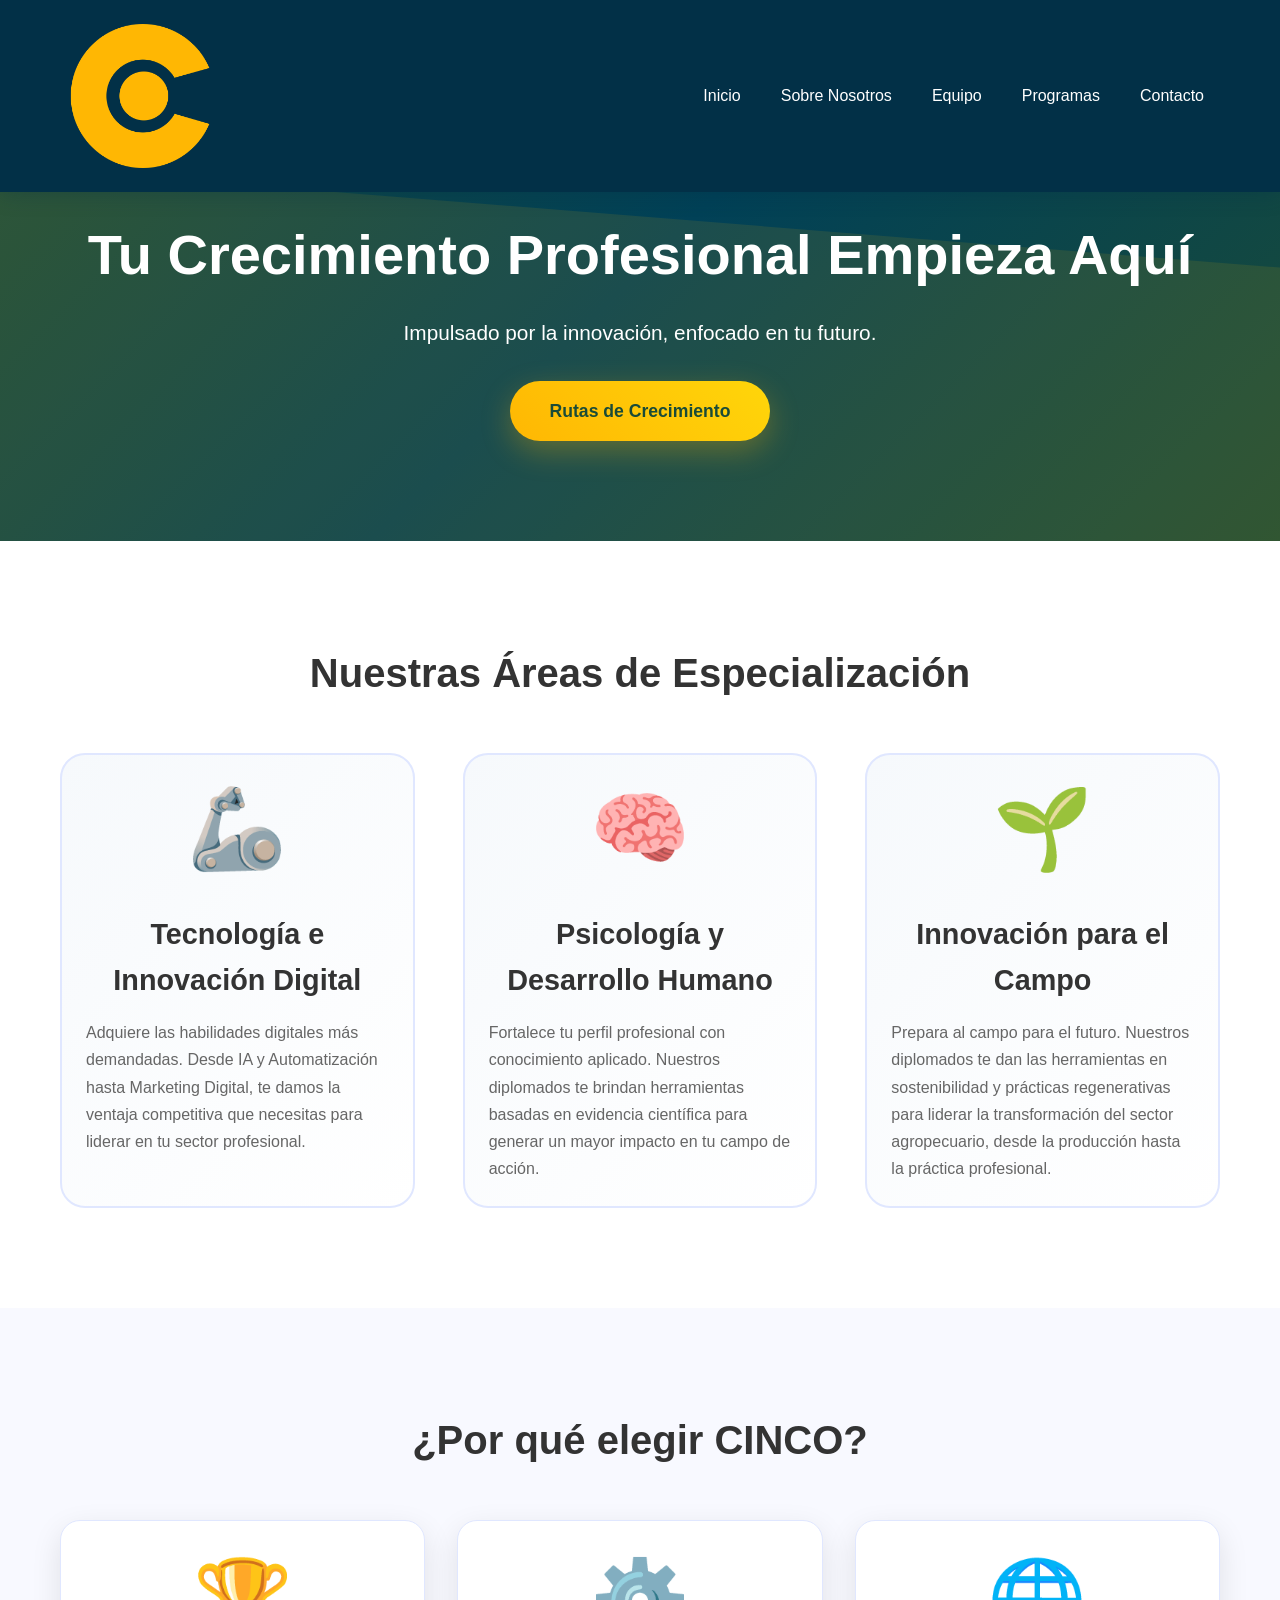
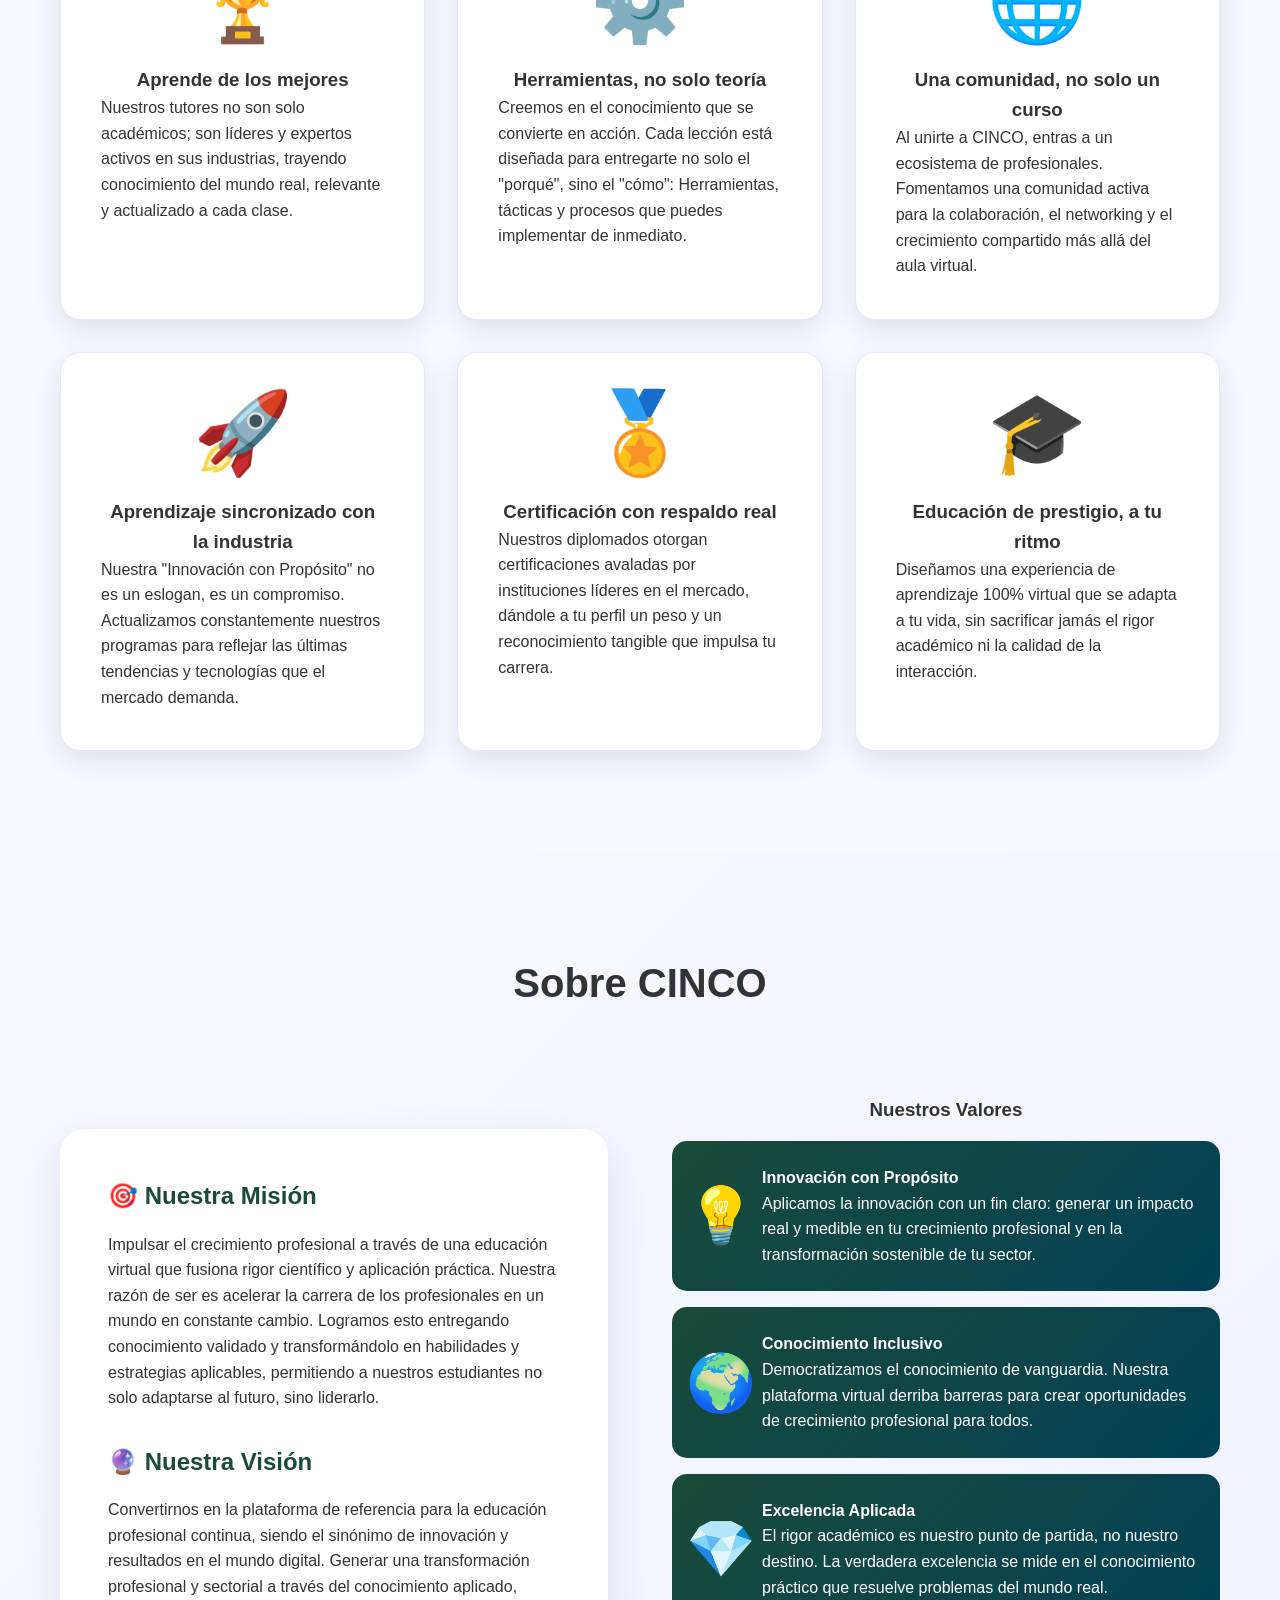
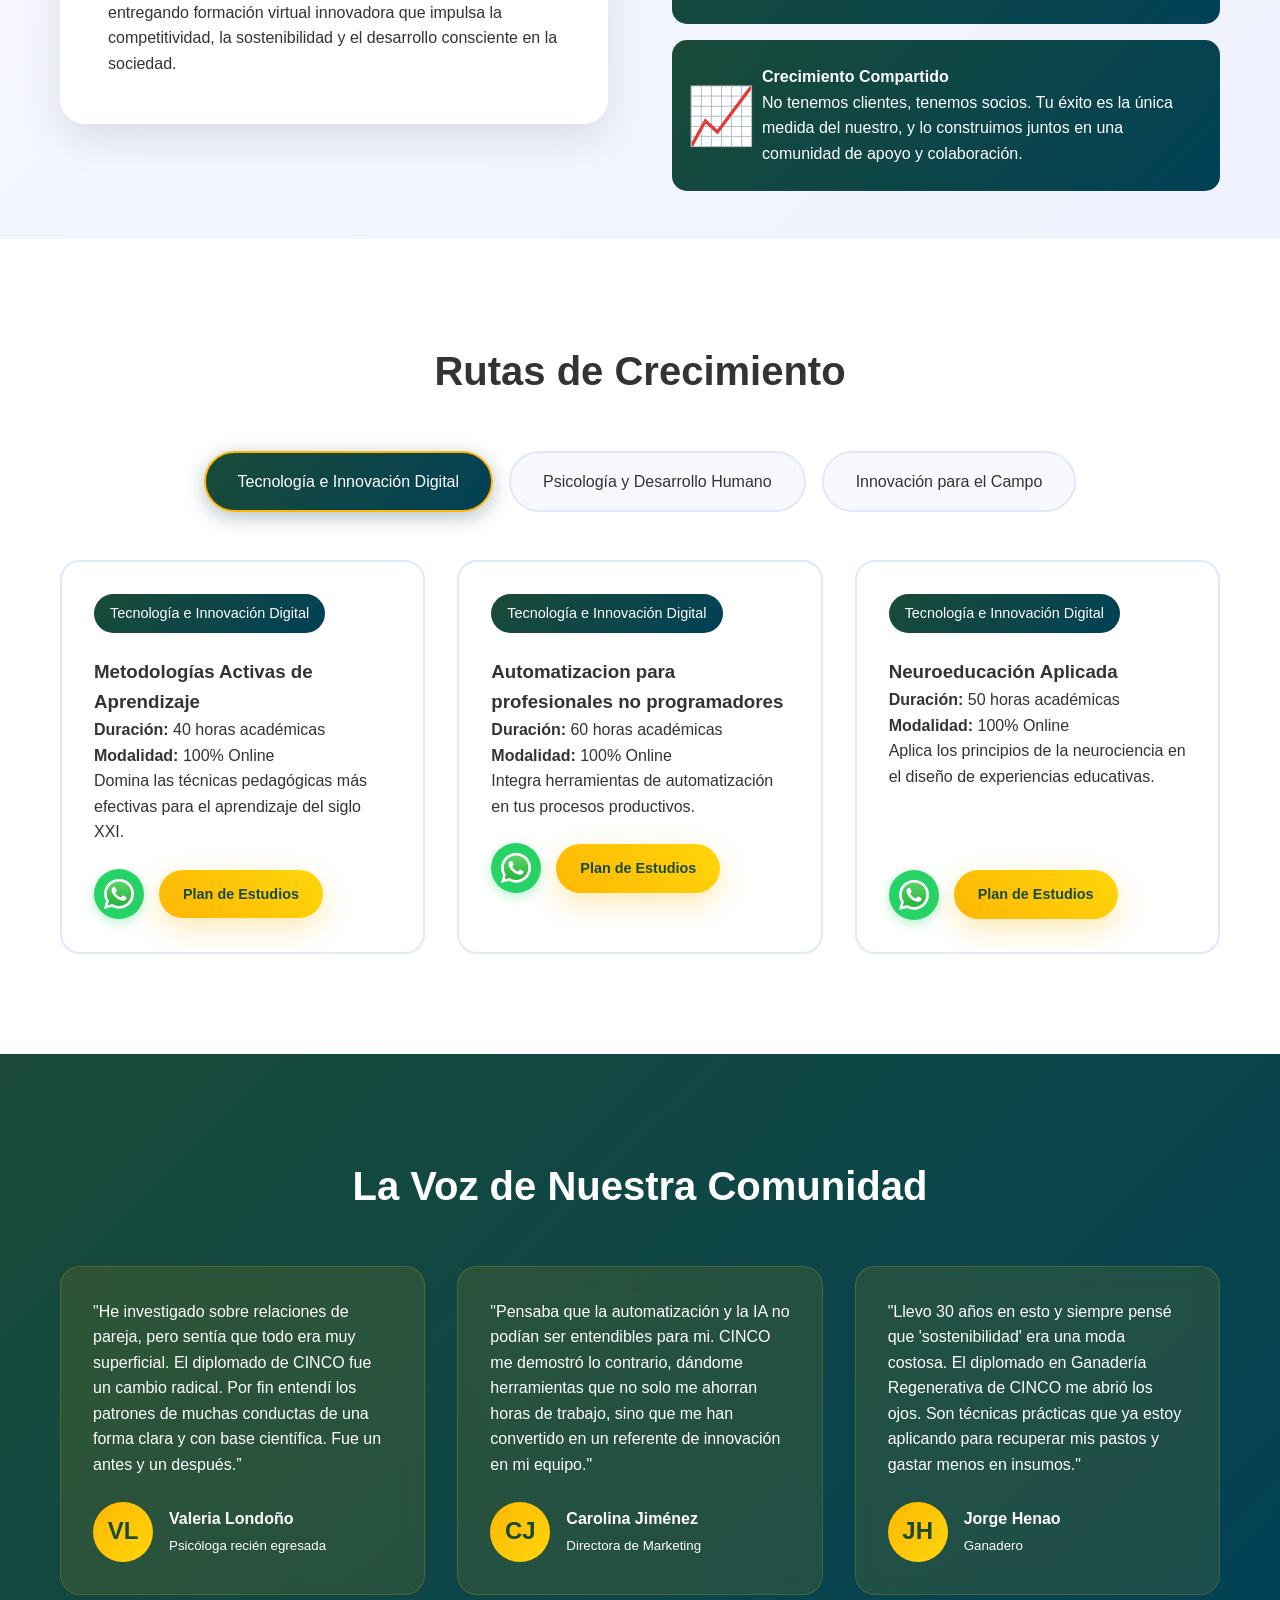
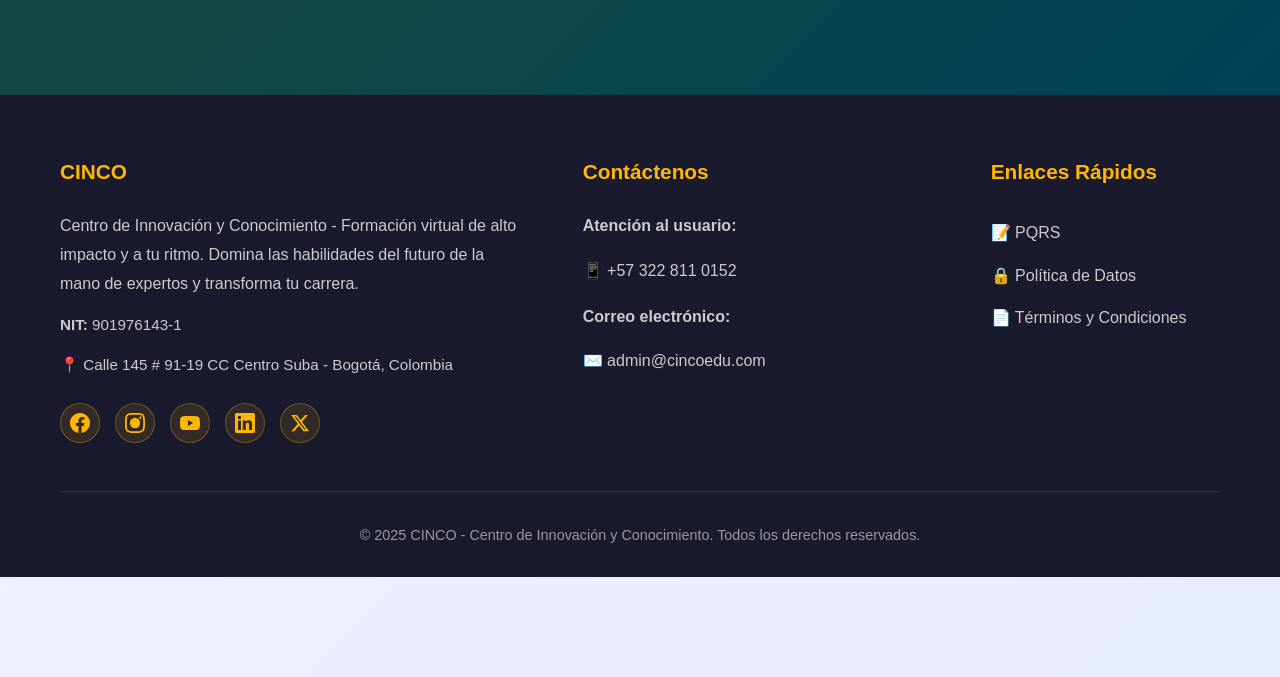
==== commit 0120f71d: "logito" ====
--- a/index.html
+++ b/index.html
@@ -5,8 +5,8 @@
     <meta name="viewport" content="width=device-width, initial-scale=1.0">
     <meta
         name="description"
-        content="IEAVO, Institución Educativa Arturo Velasquez Ortiz.">
-    <title>IEAVO - Institucion Arturo Velasquez Ortiz</title>
+        content="CINCO - Centro de Innovación y Conocimiento">
+    <title>CINCO - Centro de Innovación y Conocimiento</title>
     <link rel="icon" type="image/png" href="recursos/icon.png">
     <link rel="stylesheet" href="css/style.css">
 </head>
@@ -19,8 +19,8 @@
     <header>
         <nav class="container">
             <div class="logo">
-                <img src="recursos/Escudo.png" alt="Escudo IE Arturo Velasquez Ortiz" class="logo-image">
-            </div>
+                <img src="recursos/symbol.png" alt="Logo Cinco - Centro de Innovación y Conocimiento" class="logo-image">
+             </div>
             <ul class="nav-links">
                 <li><a href="#inicio">Inicio</a></li>
                 <li><a href="#sobre">Sobre Nosotros</a></li>
@@ -468,4 +468,4 @@
     <script src="js/codigo.js" defer></script>
 </footer>
 </body>
-</html>+</html>
--- a/css/style.css
+++ b/css/style.css
@@ -1,14 +1,14 @@
 /* ===== CINCO - Centro de Innovación y Conocimiento ===== */
 /* Estilos CSS para la página web corporativa */
 
-/* Reset y Configuración Base */
+/* Reset y Configuración Base 
 
 :root {
     --primario: #1A4B38;
     --secundario: #FFFFFF;
     --complementario: #363435;
   }
-
+*/
 * {
     margin: 0;
     padding: 0;
@@ -30,7 +30,7 @@
 
 /* ===== HEADER ===== */
 header {
-    background: #1A4B38;
+    background: #1a4b38;
     color: white;
     padding: 1rem 0;
     position: fixed;
@@ -38,12 +38,13 @@
     top: 0;
     z-index: 1000;
     backdrop-filter: blur(10px);
-    box-shadow: 0 2px 20px rgba(2, 48, 71, 0.3);
+    box-shadow: 0 2px 20px rgba(26, 76, 56, 0.3);
     transition: all 0.3s ease;
 }
 
 header.scrolled {
     padding: 0.5rem 0;
+    background: #1a4b38;
 }
 
 header.scrolled .logo-image {
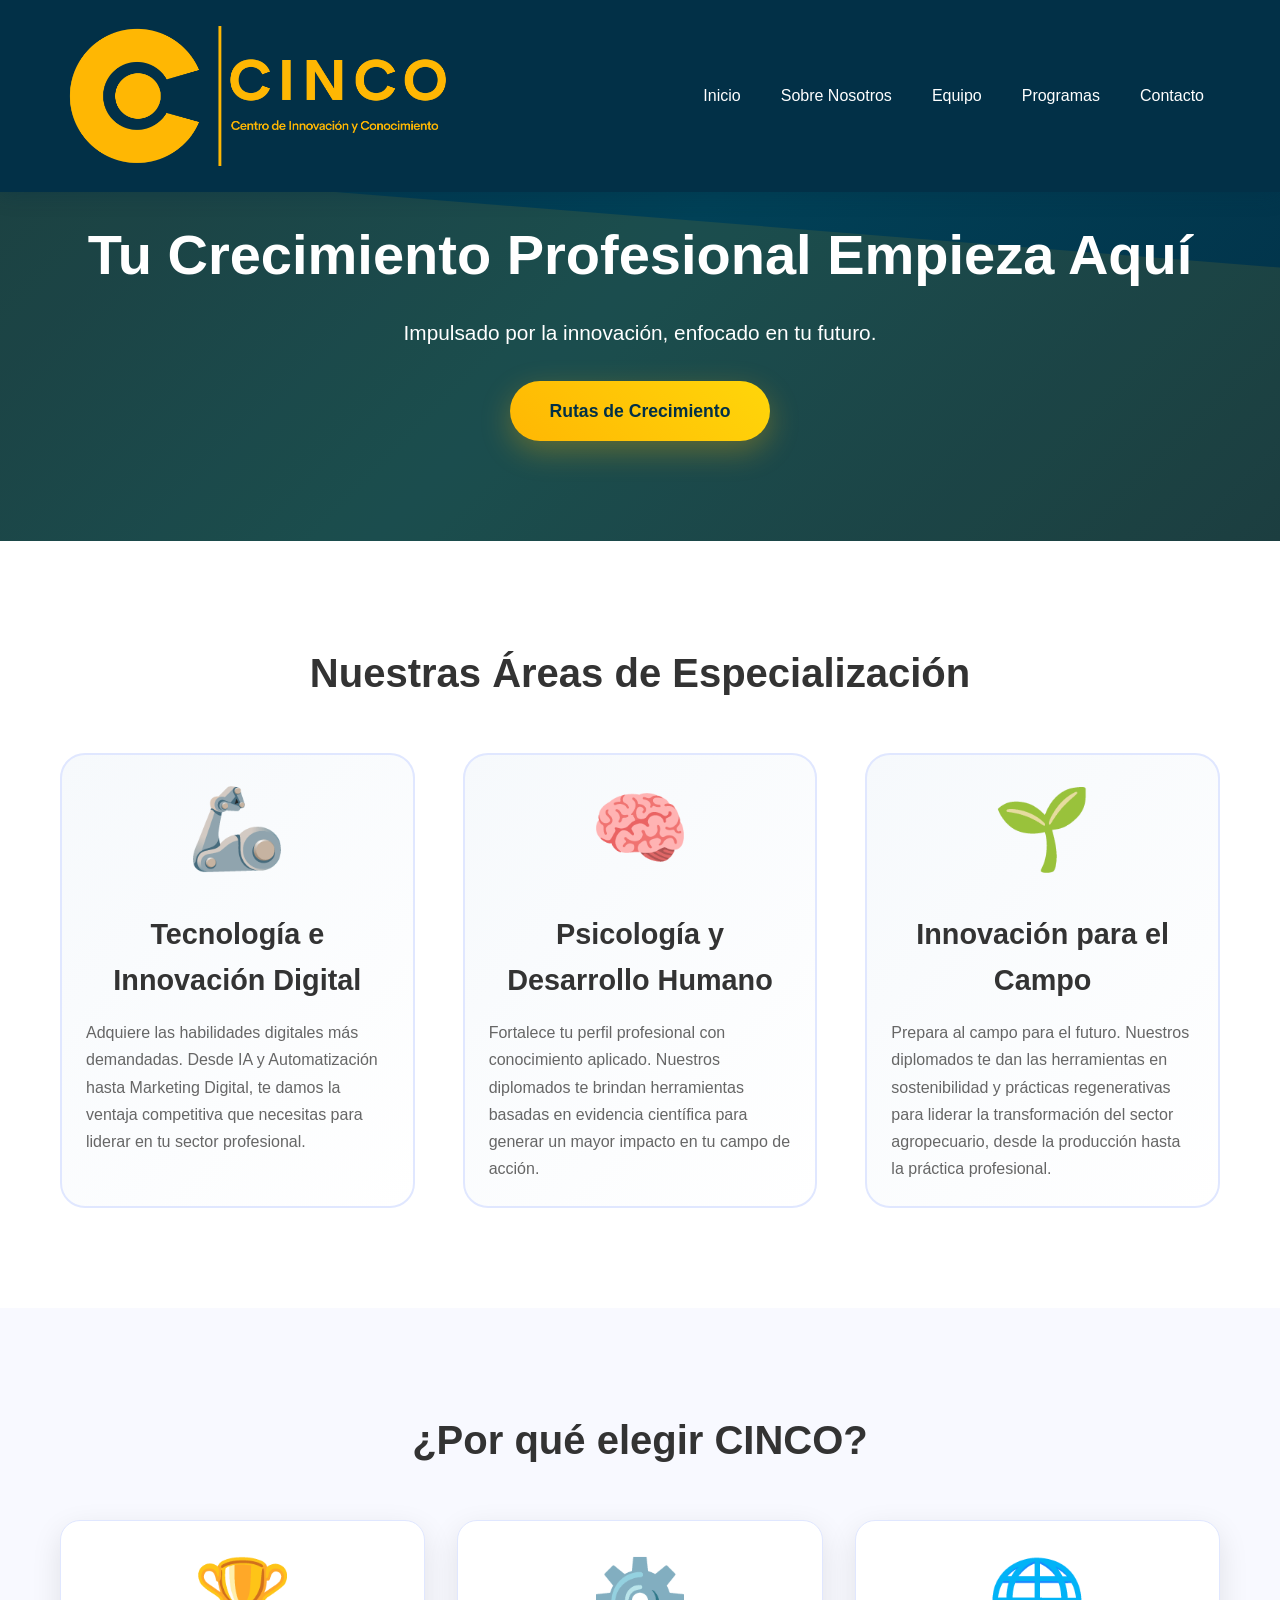
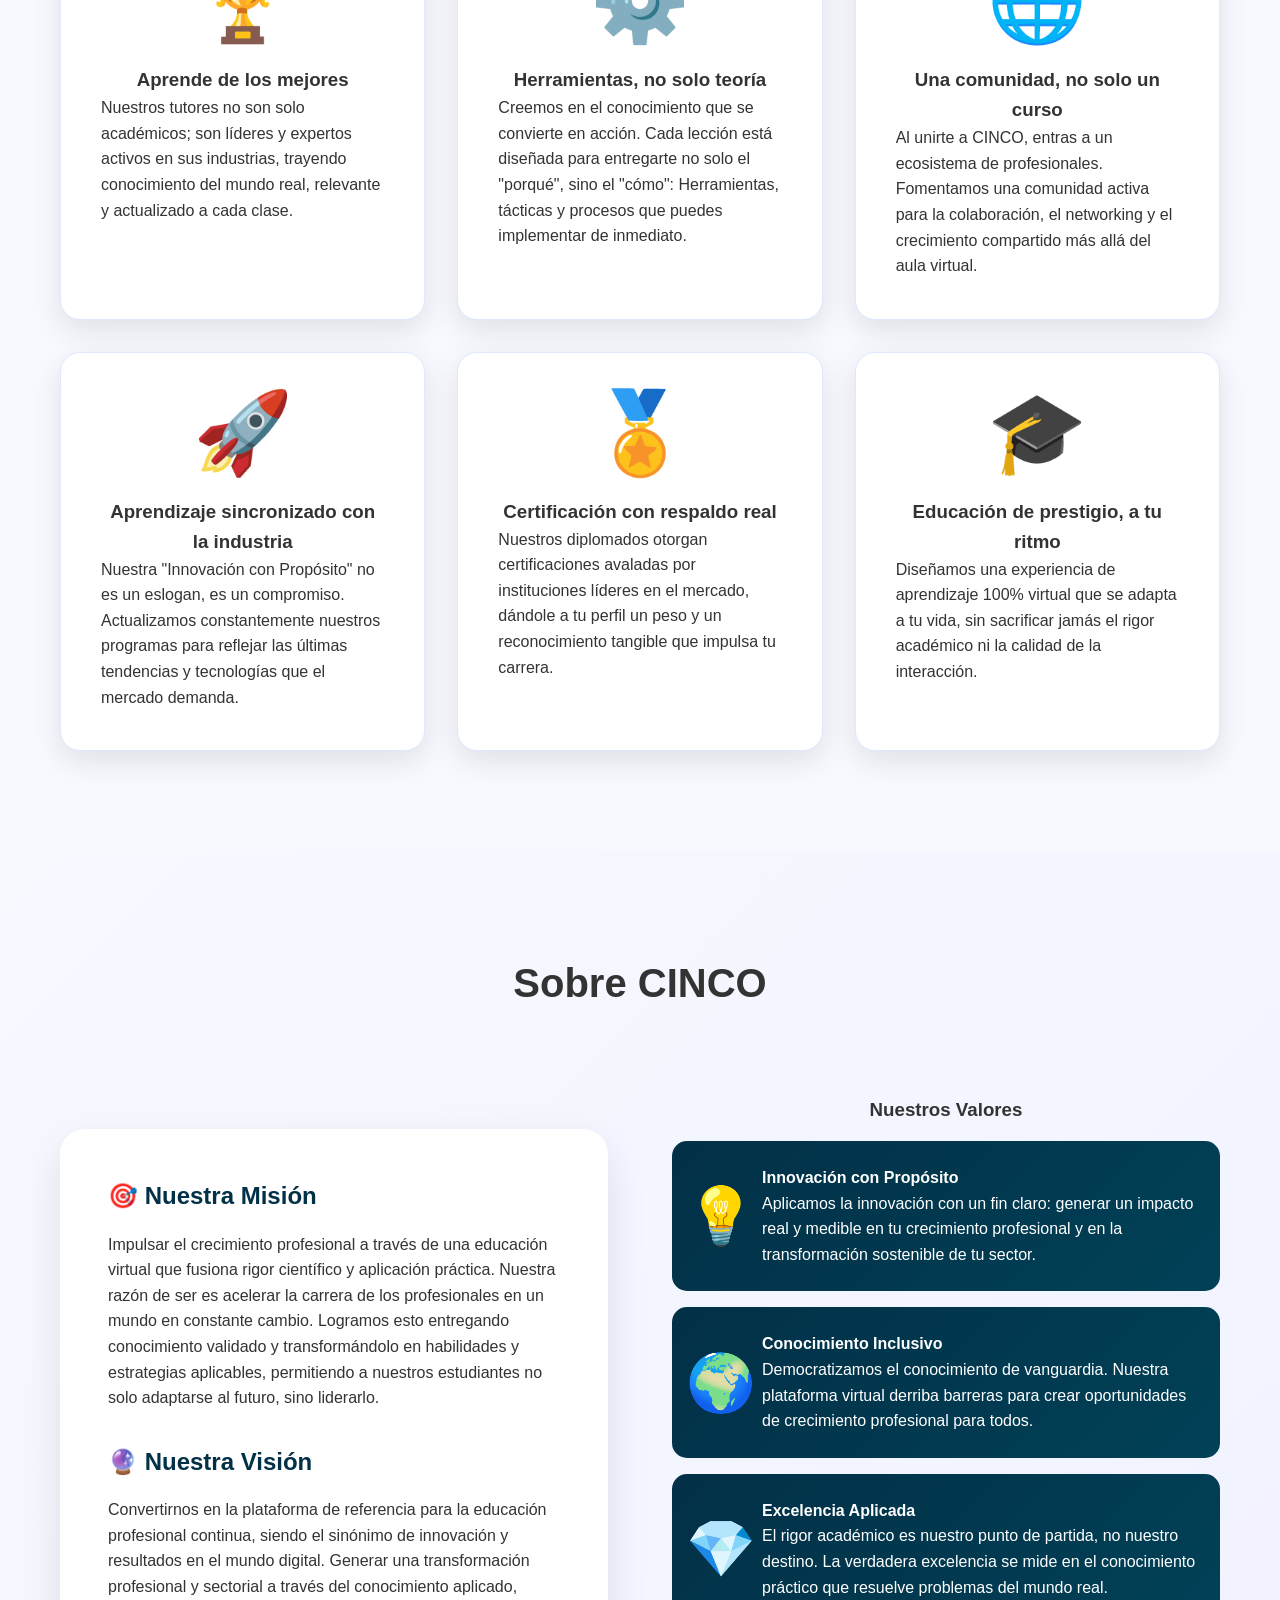
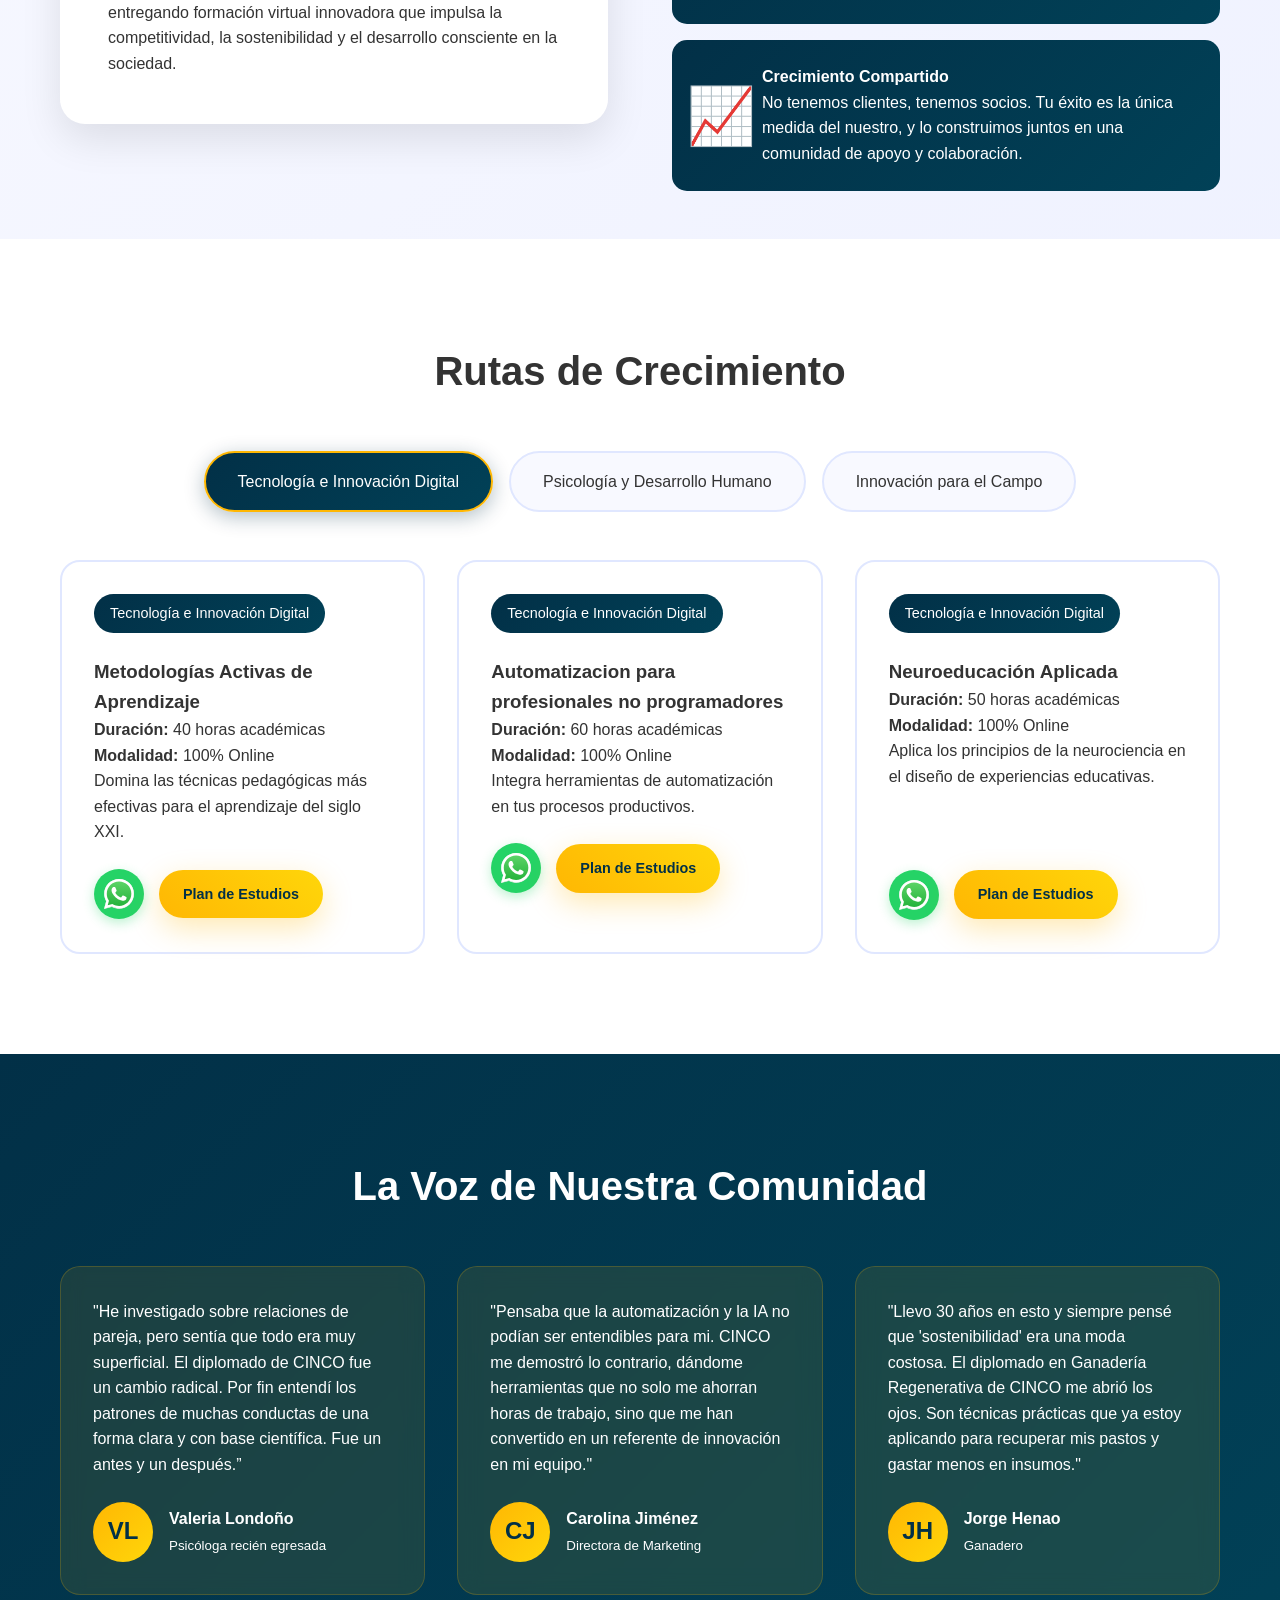
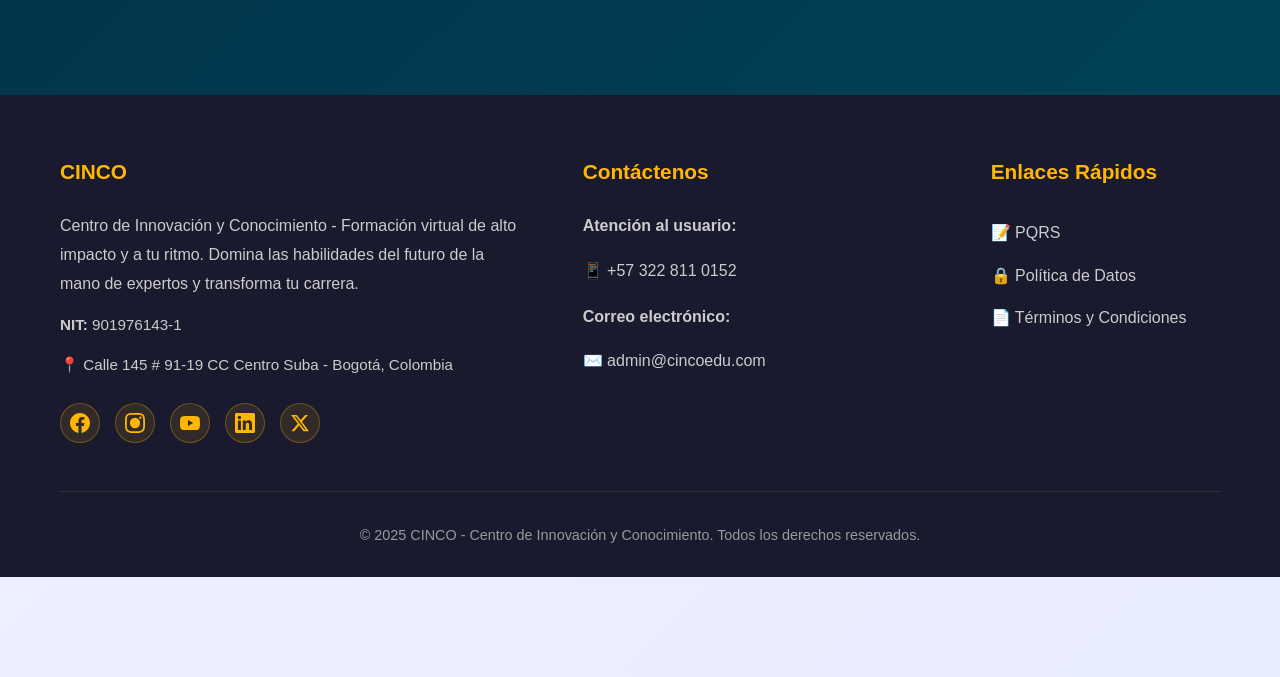
==== commit a67e8567: "recovery" ====
--- a/index.html
+++ b/index.html
@@ -19,7 +19,7 @@
     <header>
         <nav class="container">
             <div class="logo">
-                <img src="recursos/symbol.png" alt="Logo Cinco - Centro de Innovación y Conocimiento" class="logo-image">
+                <img src="recursos/colorLogo-noBackground.png" alt="Logo Cinco - Centro de Innovación y Conocimiento" class="logo-image">
              </div>
             <ul class="nav-links">
                 <li><a href="#inicio">Inicio</a></li>
--- a/css/style.css
+++ b/css/style.css
@@ -1,14 +1,6 @@
 /* ===== CINCO - Centro de Innovación y Conocimiento ===== */
 /* Estilos CSS para la página web corporativa */
 
-/* Reset y Configuración Base 
-
-:root {
-    --primario: #1A4B38;
-    --secundario: #FFFFFF;
-    --complementario: #363435;
-  }
-*/
 * {
     margin: 0;
     padding: 0;
@@ -30,7 +22,7 @@
 
 /* ===== HEADER ===== */
 header {
-    background: #1a4b38;
+    background: #023047;
     color: white;
     padding: 1rem 0;
     position: fixed;
@@ -44,7 +36,7 @@
 
 header.scrolled {
     padding: 0.5rem 0;
-    background: #1a4b38;
+    background: #023047;
 }
 
 header.scrolled .logo-image {
@@ -94,7 +86,7 @@
     content: 'C';
     font-size: 1.8rem;
     font-weight: bold;
-    color: #1A4B38;
+    color: #023047;
 }
 
 .logo-icon::after {
@@ -102,7 +94,7 @@
     position: absolute;
     width: 20px;
     height: 20px;
-    border: 3px solid #1A4B38;
+    border: 3px solid #023047;
     border-radius: 50%;
     top: 50%;
     left: 50%;
@@ -131,7 +123,7 @@
 
 /* ===== HERO SECTION ===== */
 .hero {
-    background: linear-gradient(135deg, #1A4B38 0%, #014157 50%, #1A4B38 100%);
+    background: linear-gradient(135deg, #023047 0%, #014157 50%, #023047 100%);
     color: white;
     padding: 150px 0 100px;
     text-align: center;
@@ -172,7 +164,7 @@
 .cta-button {
     display: inline-block;
     background: linear-gradient(45deg, #ffb703, #ffd60a);
-    color: #1A4B38;
+    color: #023047;
     padding: 1rem 2.5rem;
     text-decoration: none;
     border-radius: 50px;
@@ -354,7 +346,7 @@
 }
 
 .mission-vision h3 {
-    color: #1A4B38;
+    color: #023047;
     font-size: 1.5rem;
     margin-bottom: 1rem;
 }
@@ -366,7 +358,7 @@
 }
 
 .value-item {
-    background: linear-gradient(135deg, #1A4B38, #014157);
+    background: linear-gradient(135deg, #023047, #014157);
     color: white;
     padding: 1.5rem;
     border-radius: 15px;
@@ -430,7 +422,7 @@
 
 .tab-button.active,
 .tab-button:hover {
-    background: linear-gradient(135deg, #1A4B38, #014157);
+    background: linear-gradient(135deg, #023047, #014157);
     color: white;
     border-color: #ffb703;
     box-shadow: 0 5px 20px rgba(2, 48, 71, 0.3);
@@ -499,7 +491,7 @@
 }
 
 .program-badge {
-    background: linear-gradient(135deg, #1A4B38, #014157);
+    background: linear-gradient(135deg, #023047, #014157);
     color: white;
     padding: 0.5rem 1rem;
     border-radius: 25px;
@@ -509,7 +501,7 @@
 
 .program-price {
     background: #ffb703;
-    color: #1A4B38;
+    color: #023047;
     padding: 0.5rem 1rem;
     border-radius: 25px;
     font-weight: bold;
@@ -567,7 +559,7 @@
 .filter-btn:hover,
 .filter-btn.active {
     background: #ffb703;
-    color: #1A4B38;
+    color: #023047;
     border-color: #ffb703;
     transform: translateY(-2px);
     box-shadow: 0 5px 20px rgba(255, 183, 3, 0.3);
@@ -577,7 +569,7 @@
 /* Testimonials */
 .testimonials {
     padding: 100px 0;
-    background: linear-gradient(135deg, #1A4B38 0%, #014157 100%);
+    background: linear-gradient(135deg, #023047 0%, #014157 100%);
     color: white;
 }
 
@@ -613,7 +605,7 @@
     justify-content: center;
     font-weight: bold;
     font-size: 1.5rem;
-    color: #1A4B38;
+    color: #023047;
 }
 
 /* Footer Rediseñado */
@@ -791,7 +783,7 @@
         position: fixed;
         top: 80px;
         right: 20px;
-        background: #1A4B38;
+        background: #023047;
         flex-direction: column;
         padding: 1rem;
         border-radius: 10px;
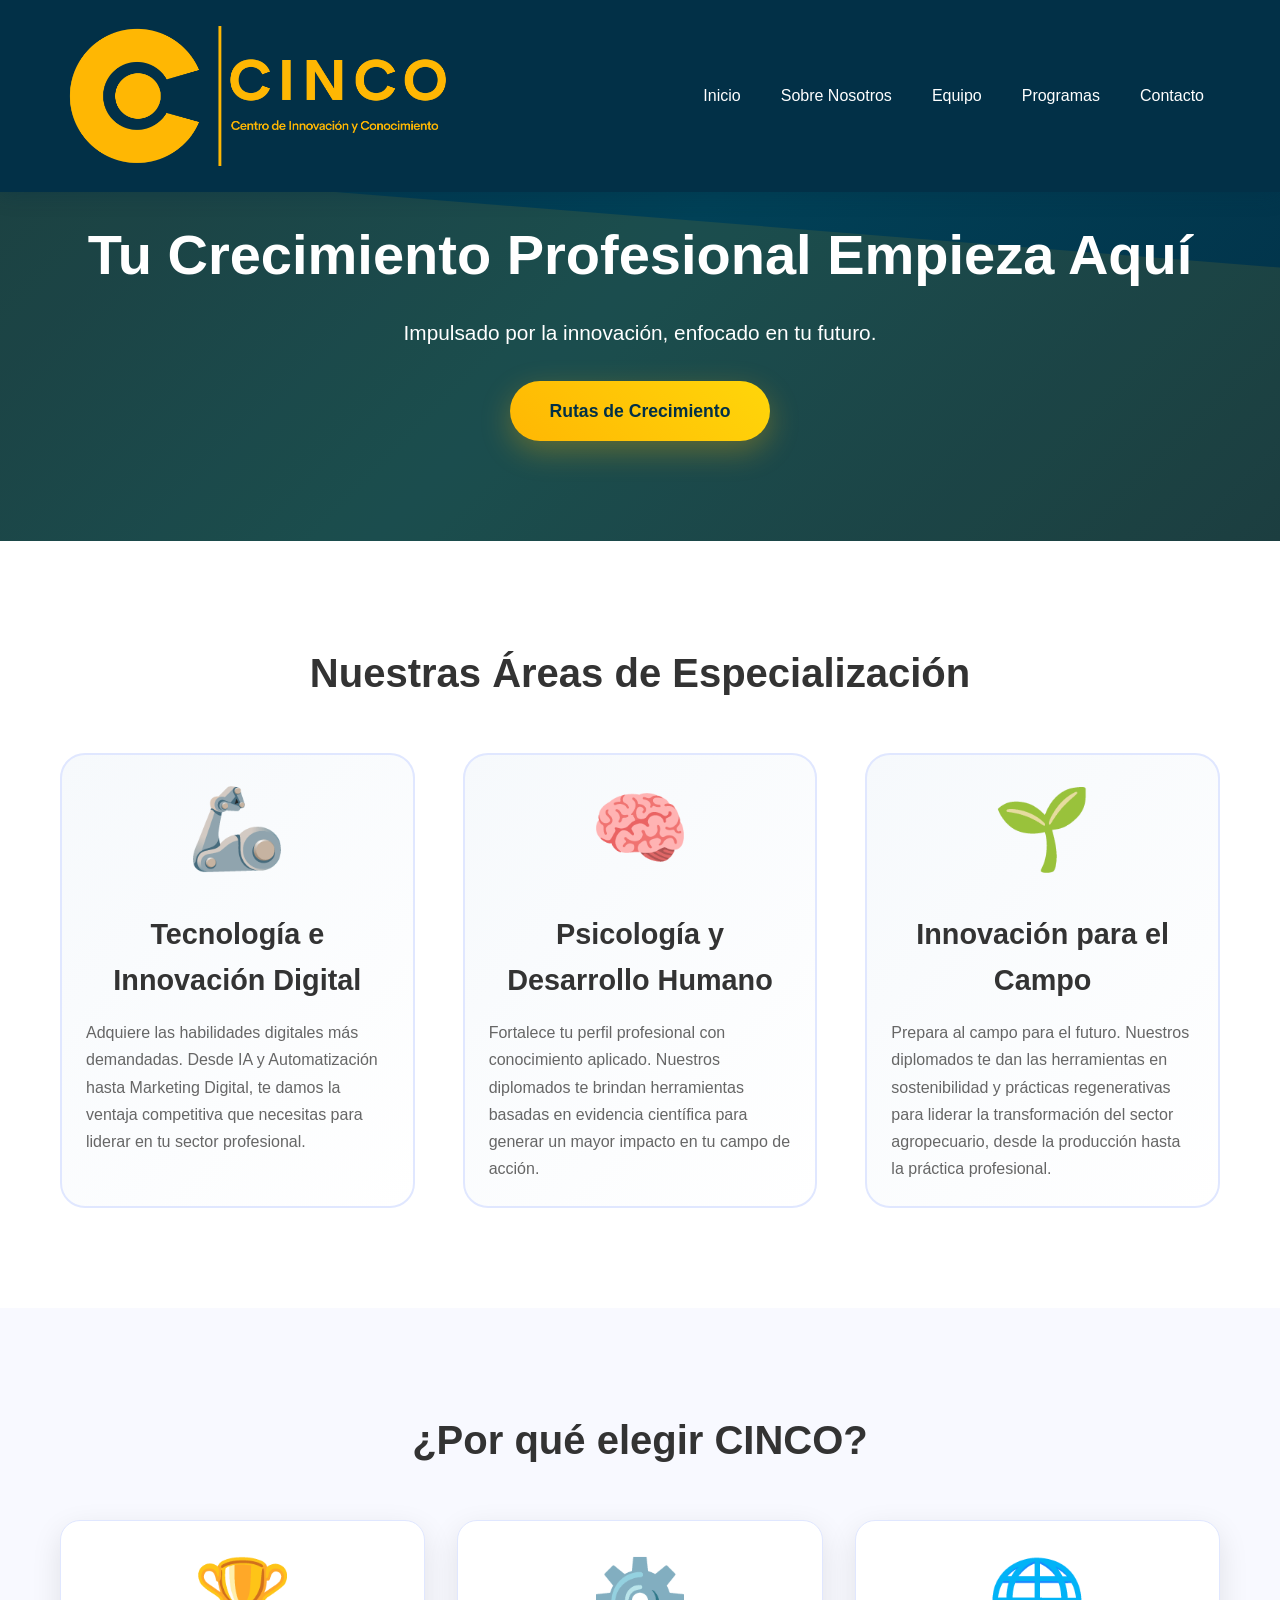
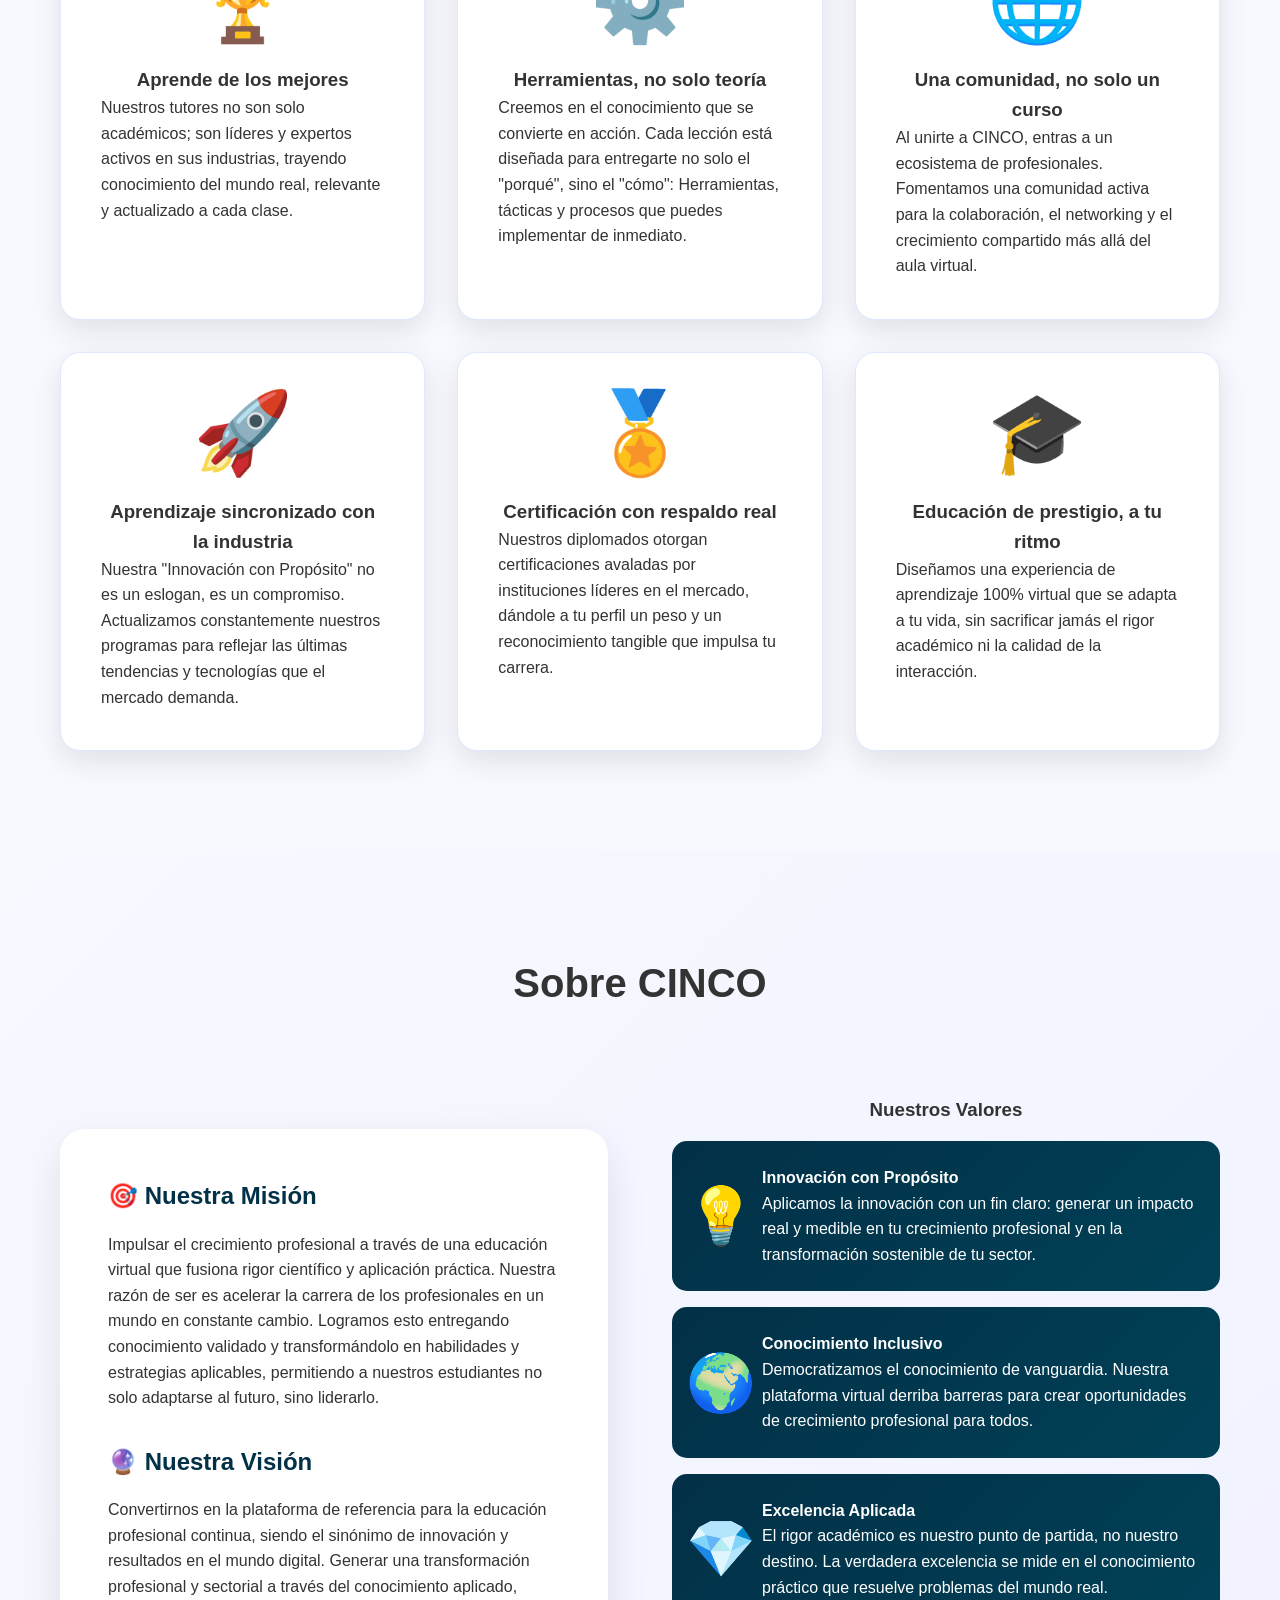
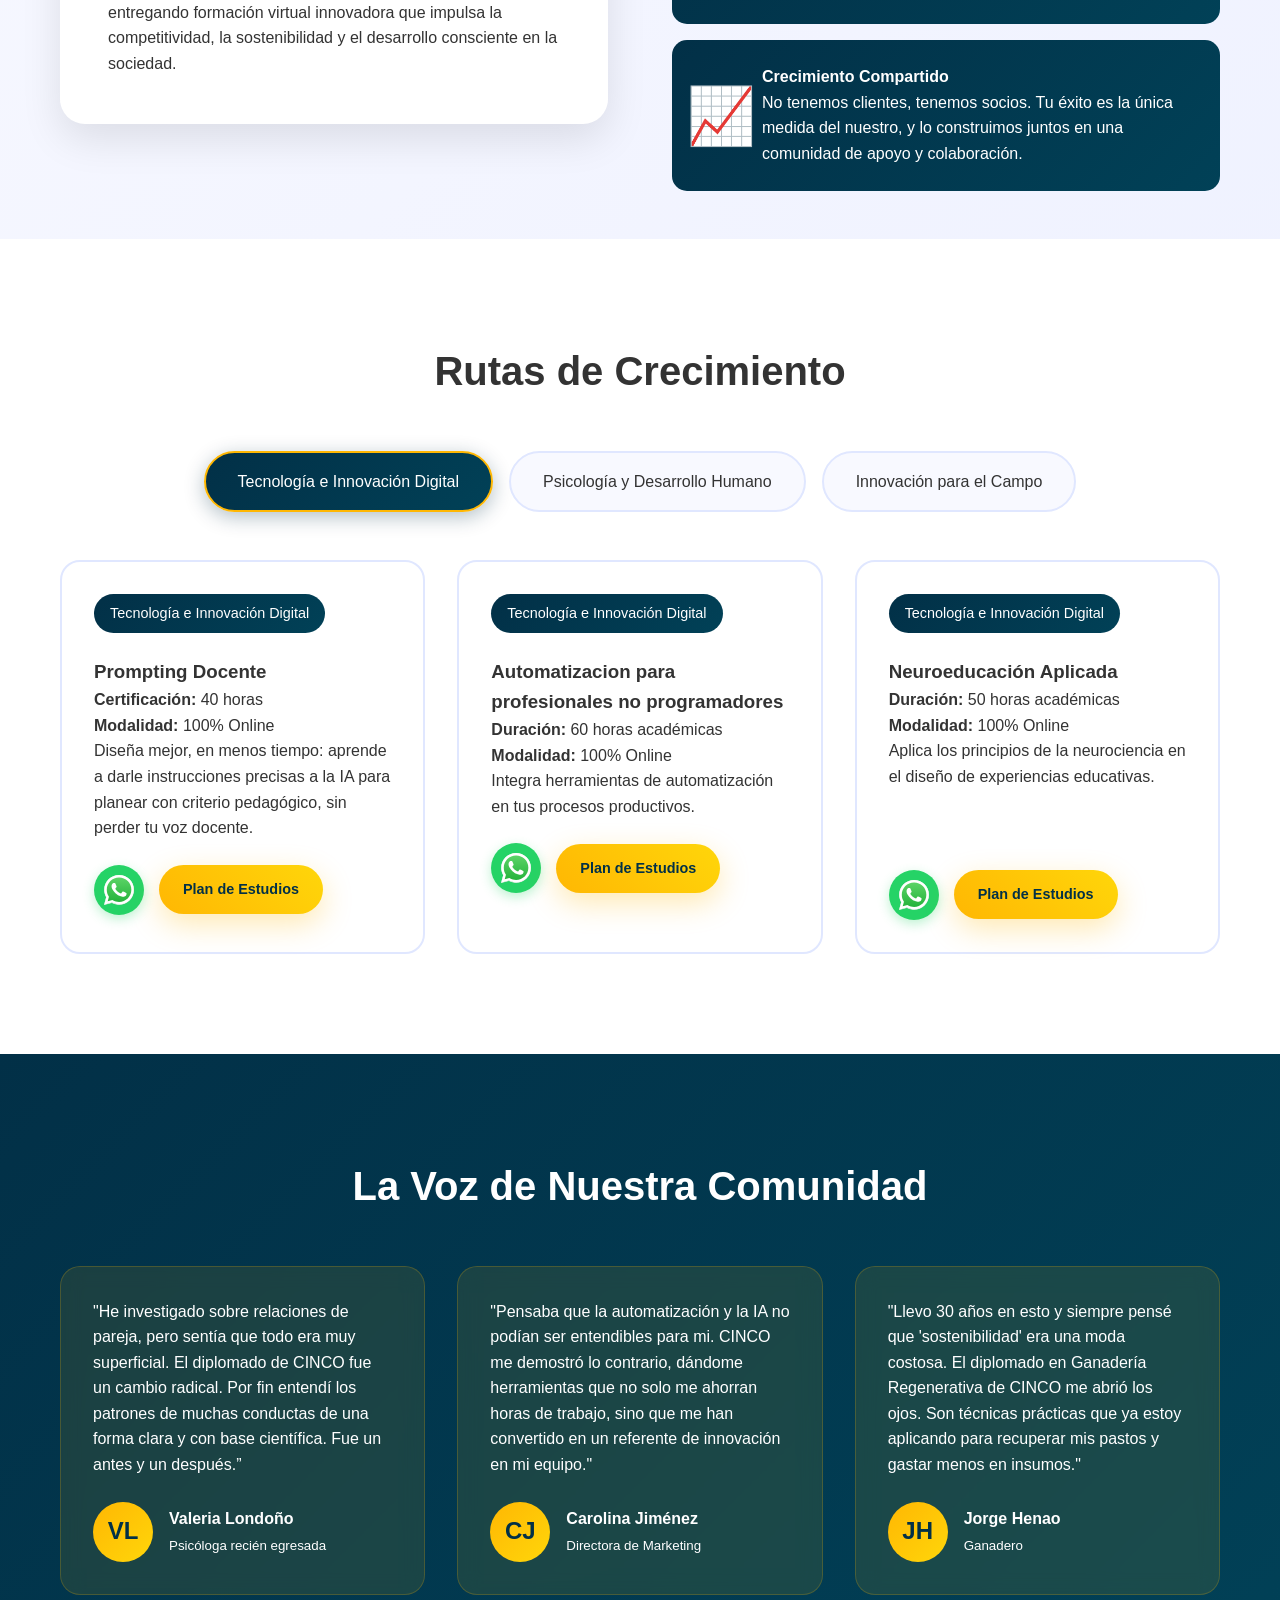
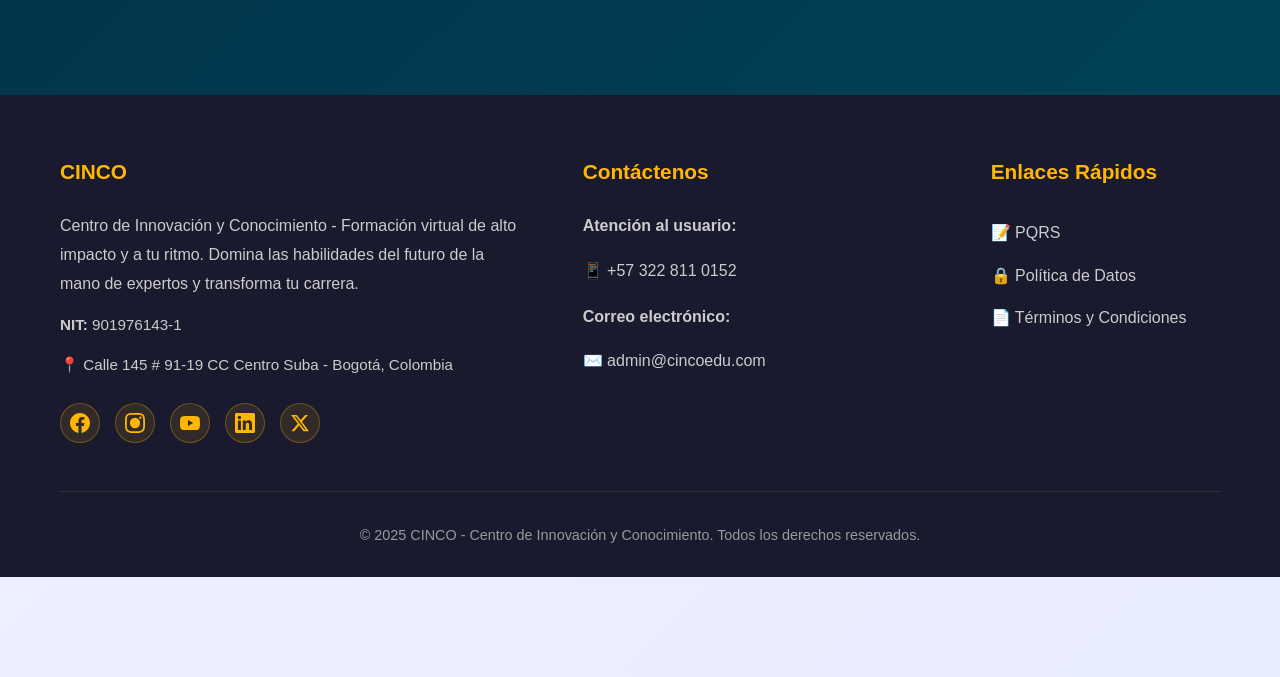
==== commit b3eafc0a: "update" ====
--- a/index.html
+++ b/index.html
@@ -7,7 +7,7 @@
         name="description"
         content="CINCO - Centro de Innovación y Conocimiento">
     <title>CINCO - Centro de Innovación y Conocimiento</title>
-    <link rel="icon" type="image/png" href="recursos/icon.png">
+    <link rel="icon" type="image/png" href="recursos/symbol.png">
     <link rel="stylesheet" href="css/style.css">
 </head>
 <body>
@@ -186,10 +186,10 @@
                     <div class="program-header">
                         <div class="program-badge">Tecnología e Innovación Digital</div>
                     </div>
-                    <h3>Metodologías Activas de Aprendizaje</h3>
-                    <p><strong>Duración:</strong> 40 horas académicas</p>
+                    <h3>Prompting Docente</h3>
+                    <p><strong>Certificación:</strong> 40 horas</p>
                     <p><strong>Modalidad:</strong> 100% Online</p>
-                    <p>Domina las técnicas pedagógicas más efectivas para el aprendizaje del siglo XXI.</p>
+                    <p>Diseña mejor, en menos tiempo: aprende a darle instrucciones precisas a la IA para planear con criterio pedagógico, sin perder tu voz docente.</p>
                     <div style="margin-top: 1.5rem; display: flex; align-items: center; gap: 15px;">
                         <a href="https://wa.me/573228110152?text=Hola!%20Me%20interesa%20el%20programa%20de%20Metodolog%C3%ADas%20Activas%20de%20Aprendizaje." 
                            class="wa-icon-button" 
@@ -457,7 +457,7 @@
             <div class="footer-section">
                 <h3>Enlaces Rápidos</h3>
                 <a href="#" class="footer-link">📝 PQRS</a>
-                <a href="#" class="footer-link">🔒 Política de Datos</a>
+                <a href="recursos/politicaDatos.pdf" class="footer-link">🔒 Política de Datos</a>
                 <a href="#" class="footer-link">📄 Términos y Condiciones</a>
             </div>
         </div>
